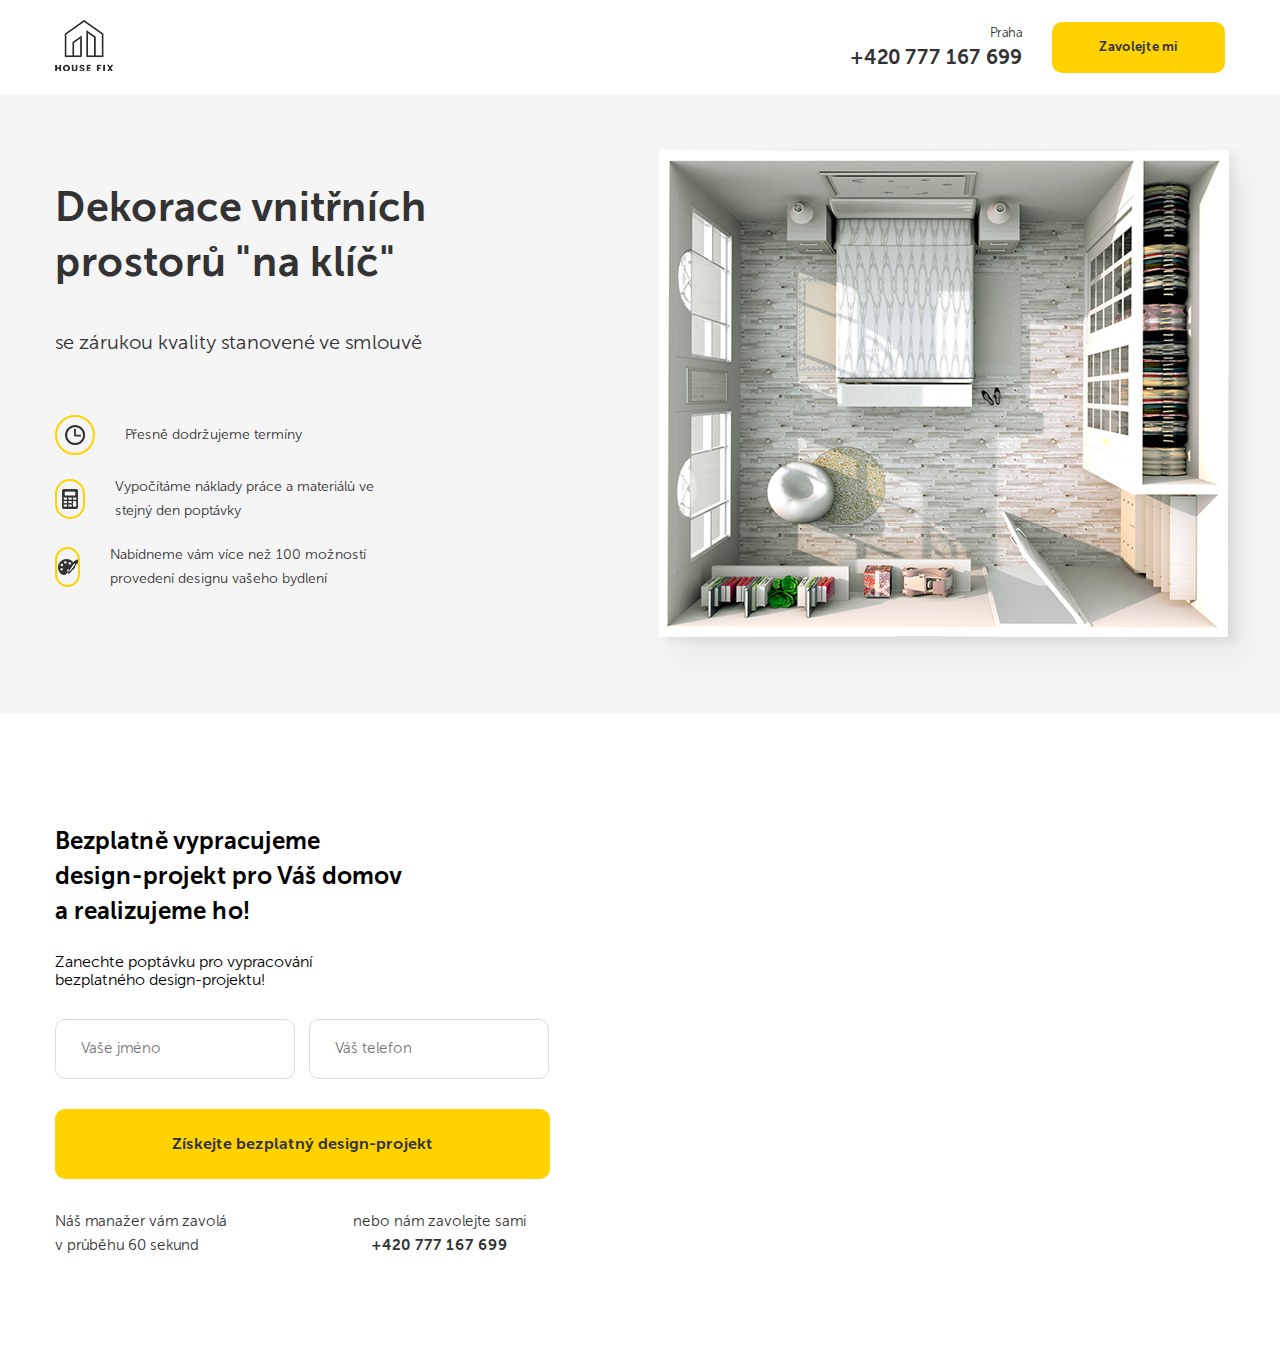
==== src/index.html @ 7729ef78 "uprava mobilni verze" ====
<!DOCTYPE html>
<html lang="cz">
<head>
    <meta charset="UTF-8">
    <meta http-equiv="X-UA-Compatible" content="IE=edge">
    <meta name="viewport" content="width=device-width, initial-scale=1.0">
    <title>House Fix</title>
    <link rel="stylesheet" href="css/normalize.css">
    <link rel="stylesheet" href="css/style.css">
</head>
<body>
    
    <header class="header">
        <div class="conteiner">
            <div class="header-block">
                <div class="header__logo">
                    <img src="img/logo.png" alt="logo">
                </div>
                <div class="header__info">
                    <div class="header__contacts">
                        <span class="header__adress">Praha</span>
                        <a href="tel:+420777167699" class="header__phone">+420 777 167 699</a>
                    </div>
                    <button class="button header__button" id="button">Zavolejte mi</button>
                </div>
            </div>
        </div>
    </header>

    <main>
        <div class="section main">
            <div class="conteiner">
                <div class="main-block">
                    <div class="main-text">
                        <h1 class="main-text__title">Dekorace vnitřních
                            prostorů "na klíč"
                            </h1>
                        <span class="main-text__subtitle">
                            se zárukou kvality stanovené ve smlouvě
                        </span>
                        <ul class="main-list">
                            <li class="main-list__item">
                                <div class="main-list__image">
                                    <img src="img/clock.png" alt="Hodiny">
                                </div>
                                <span class="main-list__text">Přesně dodržujeme termíny</span>
                            </li>
                            <li class="main-list__item">
                                <div class="main-list__image">
                                    <img src="img/calculator.png" alt="Kalkulačka">
                                </div>
                                <span class="main-list__text">Vypočítáme náklady práce a materiálů ve stejný den poptávky</span>
                            </li>
                            <li class="main-list__item">
                                <div class="main-list__image">
                                    <img src="img/paint.png" alt="Paleta">
                                </div>
                                <span class="main-list__text">Nabídneme vám více než 100 možností provedení designu vašeho bydlení</span>
                            </li>
                        </ul>
                    </div>
                    <div class="main-image">
                        <img src="img/main-image.png" alt="Rozpoložení bytu">
                    </div>
                </div>
            </div>
        </div>
    </main>

    <section class="offer">
        <div class="conteiner">
            <div class="offer-block">
                <h2 class="offer-title">Bezplatně vypracujeme 
                    design-projekt pro Váš domov
                    a realizujeme ho!
                    </h2>
                <span class="offer-subtitle">Zanechte poptávku pro vypracování bezplatného design-projektu!
                    </span>

                <form action="#" class="form offer__form">
                    <input type="text" class="input offer__input" placeholder="Vaše jméno">
                    <input type="tel" class="input offer__input" placeholder="Váš telefon">  
                    <button class="button offer__button">Získejte bezplatný design-projekt
                    </button> 
                </form>

                <div class="offer-text">
                    <div class="offer-text-info">
                        <span class="offer-text__text">Náš manažer vám zavolá v průběhu 60 sekund</span>
                        <div class="offer-text-info__contakts">
                            <span class="offer-text__call">nebo nám zavolejte sami</span>
                            <a href="tel:+420777167699" class="offer-text__phone">+420 777 167 699</a>
                        </div>
                    </div>
                </div>
            </div>
        </div>
    </section>

    <div class="modal" id="modal">
        <div class="modal-dialog">
            <button class="modal-dialog__close" id="close">&times;</button>
            <h4 class="modal-dialog__title">Modální okno</h4>
        </div>
    </div>


    <script src="js/main.js"></script>

</body>
</html>
---- src/css/style.css ----
@font-face {
  font-family: "Museo Sans Light";
  src: url("../fonts/MuseoSansCyrl-300.eot");
  src: url("../fonts/MuseoSansCyrl-300.eot?#iefix") format("embedded-opentype"), url("../fonts/MuseoSansCyrl-300.woff") format("woff"), url("../fonts/MuseoSansCyrl-300.ttf") format("truetype");
  font-weight: normal;
  font-style: normal;
}
@font-face {
  font-family: "Museo Sans Bold";
  src: url("../fonts/MuseoSansCyrl-700.eot");
  src: url("../fonts/MuseoSansCyrl-700.eot?#iefix") format("embedded-opentype"), url("../fonts/MuseoSansCyrl-700.woff") format("woff"), url("../fonts/MuseoSansCyrl-700.ttf") format("truetype");
  font-weight: normal;
  font-style: normal;
}
* {
  box-sizing: border-box;
}

body {
  font-family: "Museo Sans Light", sans-serif;
  font-weight: 300;
}

img {
  max-width: 100%;
}

.conteiner {
  max-width: 1170px;
  width: 96%;
  margin: auto;
}
@media (max-width: 640px) {
  .conteiner {
    width: 90%;
  }
}

.button {
  background-color: #ffd200;
  color: #333;
  border: none;
  padding: 18px 47px;
  border-radius: 10px;
  font-family: "Museo Sans Bold", sans-serif;
  font-weight: 700;
  cursor: pointer;
}
.button:hover {
  background-color: lighten #ffd200, 10%;
}

.input {
  border: 1px solid #dddddd;
  font-size: 15px;
  border-radius: 10px;
  padding: 20px 25px;
}

.header {
  padding: 20px 0;
}
.header-block {
  display: flex;
  justify-content: space-between;
  align-items: center;
}
.header__info {
  display: flex;
  text-align: right;
}
.header__contacts {
  display: flex;
  flex-direction: column;
  justify-content: center;
}
@media (max-width: 640px) {
  .header__contacts {
    display: none;
  }
}
.header__adress {
  color: #333;
  font-size: 13px;
  font-weight: 400;
}
.header__phone {
  font-family: "Museo Sans Bold", sans-serif;
  font-weight: 700;
  font-size: 20px;
  font-weight: 400;
  color: #333;
  text-decoration: none;
  display: block;
  margin-top: 5px;
}
.header__button {
  padding: 18px 47px;
  border-radius: 10px;
  margin-left: 30px;
  font-size: 13px;
}

.main {
  background-color: #f5f5f5;
}
.main-block {
  display: flex;
  padding: 40px 0 15px 0;
}
@media (max-width: 1200px) {
  .main-block {
    flex-direction: column;
  }
}
.main-text {
  flex-basis: 50%;
}
@media (max-width: 1200px) {
  .main-text {
    margin-bottom: 30px;
  }
}
.main-text__title {
  font-family: "Museo Sans Bold", sans-serif;
  font-weight: 700;
  font-size: 41px;
  color: #333;
  padding-right: 200px;
  line-height: 55px;
  margin: 45px 0 20px 0;
}
@media (max-width: 1200px) {
  .main-text__title {
    padding-right: 10px;
  }
}
@media (max-width: 640px) {
  .main-text__title {
    font-size: 30px;
    line-height: 1.4;
  }
}
.main-text__subtitle {
  font-size: 20px;
  line-height: 65px;
  color: #333;
}
@media (max-width: 640px) {
  .main-text__subtitle {
    font-size: 16px;
    line-height: 1.4;
  }
}
.main-image {
  margin-right: -55px;
}
@media (max-width: 1200px) {
  .main-image {
    width: 100%;
  }
}
.main-list {
  margin: 40px 0 0 0;
  padding: 0 250px 0 0;
}
@media (max-width: 640px) {
  .main-list {
    margin: 30px 0 0 0;
  }
}
.main-list__item {
  align-items: center;
  display: flex;
  margin-bottom: 20px;
}
@media (max-width: 640px) {
  .main-list__item {
    margin-bottom: 15px;
  }
}
.main-list__item:last-child {
  margin-bottom: 0;
}
.main-list__image {
  width: 40px;
  height: 40px;
  border: 2px solid #ffd200;
  border-radius: 50px;
  display: flex;
  justify-content: center;
  align-items: center;
  margin-right: 30px;
}
.main-list__text {
  line-height: 24px;
  font-size: 14px;
  color: #333;
  max-width: 300px;
}
@media (max-width: 640px) {
  .main-list__text {
    font-size: 12px;
    max-width: 250px;
  }
}

.offer {
  padding: 90px 0;
  background-image: url("../img/offer-big.jpg") no-repeat;
  background-position: center right;
  background-size: contain;
  position: relative;
}
@media (max-width: 1200px) {
  .offer {
    background-size: cover;
  }
}
@media (max-width: 768px) {
  .offer {
    background: #fff;
  }
}
.offer:before {
  content: "";
  height: 100%;
  width: 50%;
  position: absolute;
  background-color: #fff;
  top: 0;
  left: 0;
}
.offer-block {
  width: 50%;
  padding-right: 90px;
  position: relative;
}
@media (max-width: 768px) {
  .offer-block {
    width: 100%;
    padding-right: 0;
  }
}
.offer-title {
  font-size: 24px;
  line-height: 35px;
  font-family: "Museo Sans Bold", sans-serif;
  font-weight: 700;
  max-width: 350px;
  margin-bottom: 25px;
}
.offer-subtitle {
  display: inline-block;
  max-width: 260px;
  font-size: 16px;
  margin-bottom: 30px;
}
.offer__input {
  margin-bottom: 30px;
  width: 240px;
}
.offer__input:first-child {
  margin-right: 10px;
}
@media (max-width: 1200px) {
  .offer__input {
    width: 100%;
    margin-bottom: 15px;
  }
}
.offer__button {
  width: 100%;
  min-height: 70px;
}
@media (max-width: 1200px) {
  .offer__button {
    font-size: 13px;
  }
}
@media (max-width: 768px) {
  .offer__button {
    font-size: 16px;
  }
}
.offer-text {
  display: flex;
  justify-content: space-between;
  align-items: center;
}
.offer-text-info {
  display: flex;
  text-align: right;
  margin-top: 30px;
}
@media (max-width: 1230px) {
  .offer-text-info {
    flex-direction: column;
  }
}
.offer-text-info__contakts {
  display: flex;
  flex-direction: column;
  align-items: center;
}
.offer-text__text {
  font-size: 15px;
  font-weight: 400;
  line-height: 24px;
  color: #333;
  text-align: left;
  max-width: 178px;
  margin-right: 120px;
}
@media (max-width: 1230px) {
  .offer-text__text {
    margin-right: 0;
    padding-bottom: 20px;
  }
}
.offer-text__call {
  font-size: 15px;
  font-weight: 400;
  line-height: 24px;
  color: #333;
}
.offer-text__phone {
  font-size: 15px;
  font-weight: 400;
  line-height: 24px;
  text-decoration: none;
  color: #333;
  font-family: "Museo Sans Bold", sans-serif;
  font-weight: 700;
}

.modal {
  position: fixed;
  left: 0;
  top: 0;
  width: 100%;
  height: 100%;
  background-color: rgba(0, 0, 0, 0.5);
  display: none;
}
.modal_active {
  display: flex;
}
.modal-dialog {
  margin: auto;
  max-width: 450px;
  width: 90%;
  min-height: 200px;
  background-color: #fff;
  padding: 40px;
  position: relative;
}
.modal-dialog__close {
  position: absolut;
  right: 0;
  top: 0;
}/*# sourceMappingURL=style.css.map */
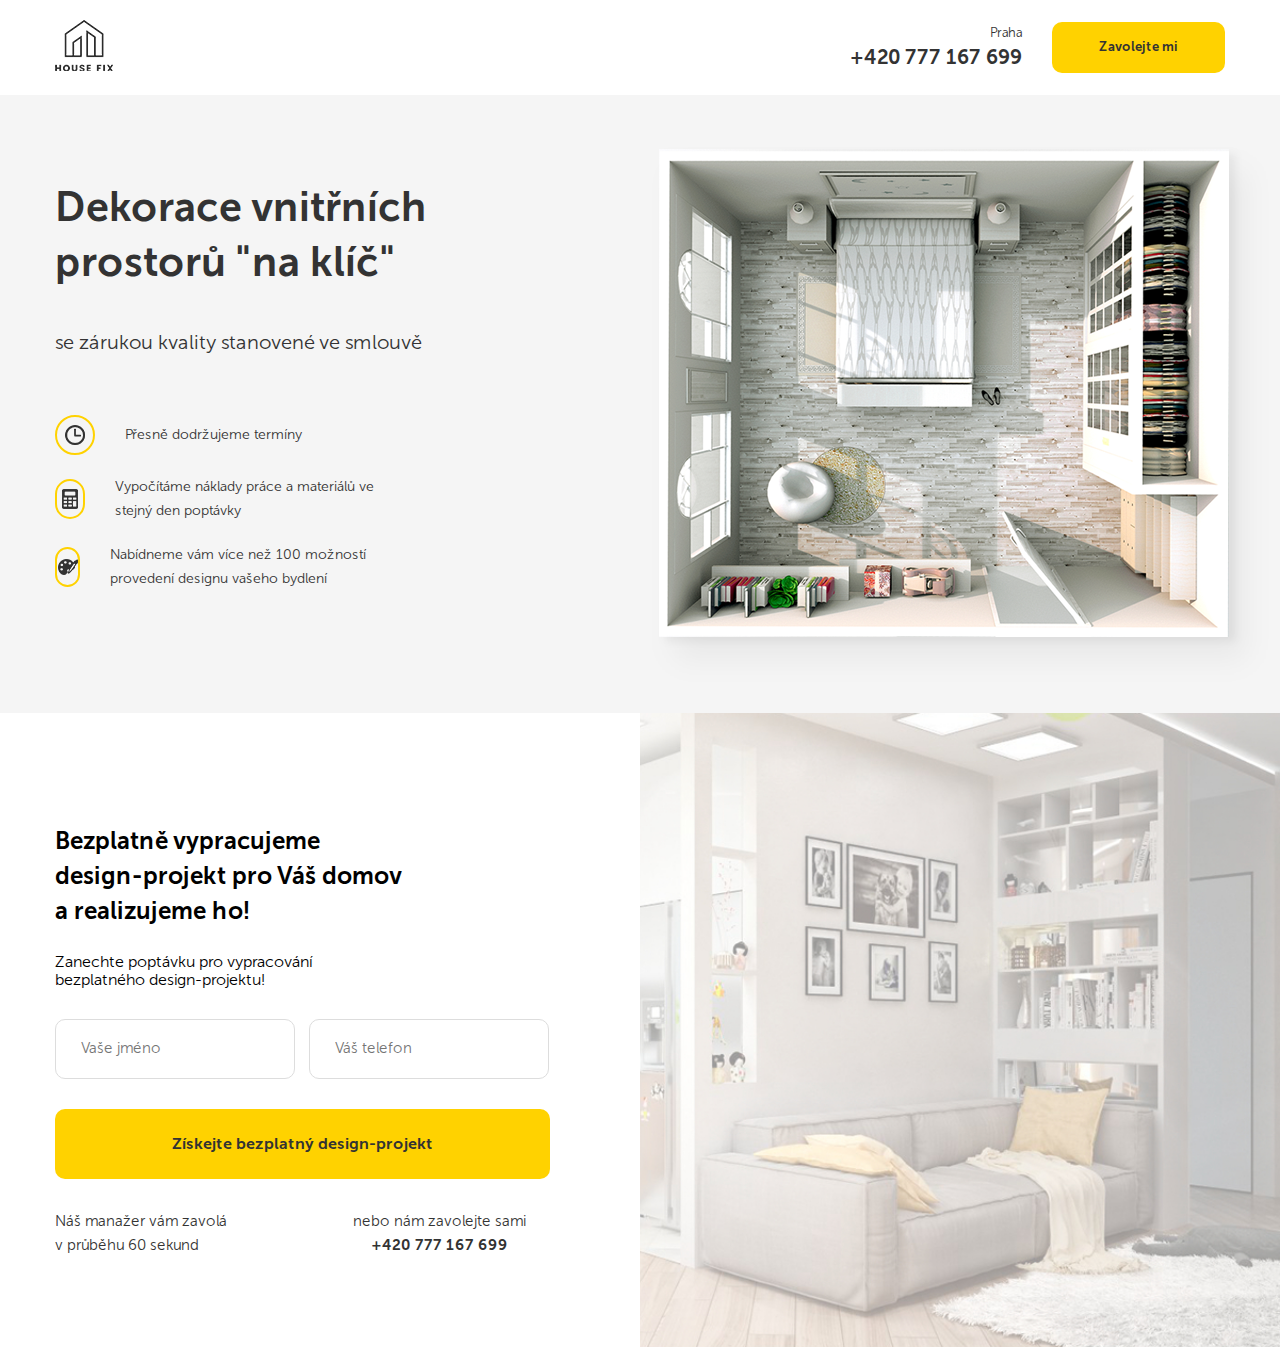
==== commit 25553609: "oprava chyby, napojeni jQuerz a prepsani modealniho okna" ====
--- a/src/index.html
+++ b/src/index.html
@@ -104,7 +104,7 @@
         </div>
     </div>
 
-
+    <script src="https://code.jquery.com/jquery-3.6.1.min.js"></script>
     <script src="js/main.js"></script>
 
 </body>
--- a/src/css/style.css
+++ b/src/css/style.css
@@ -207,7 +207,8 @@
 
 .offer {
   padding: 90px 0;
-  background-image: url("../img/offer-big.jpg") no-repeat;
+  background-image: url("../img/offer-big.jpg");
+  background-repeat: no-repeat;
   background-position: center right;
   background-size: contain;
   position: relative;
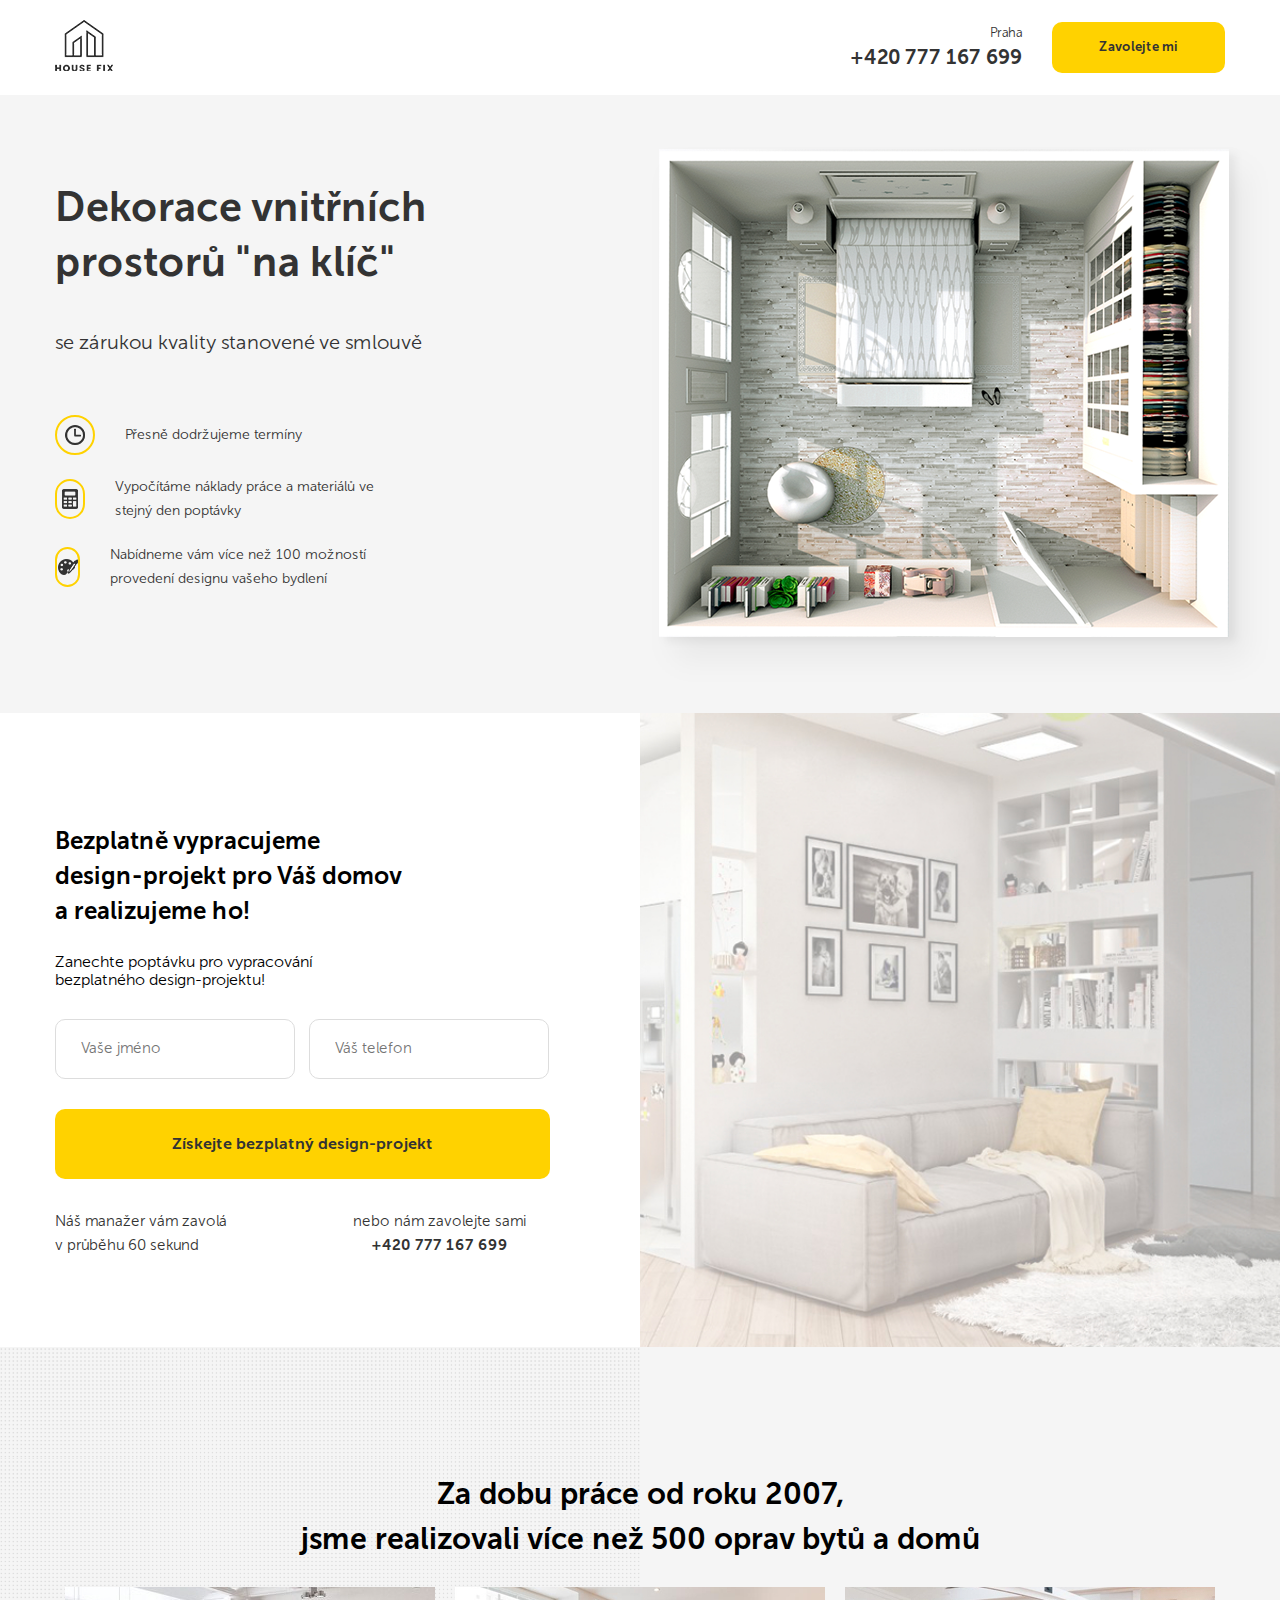
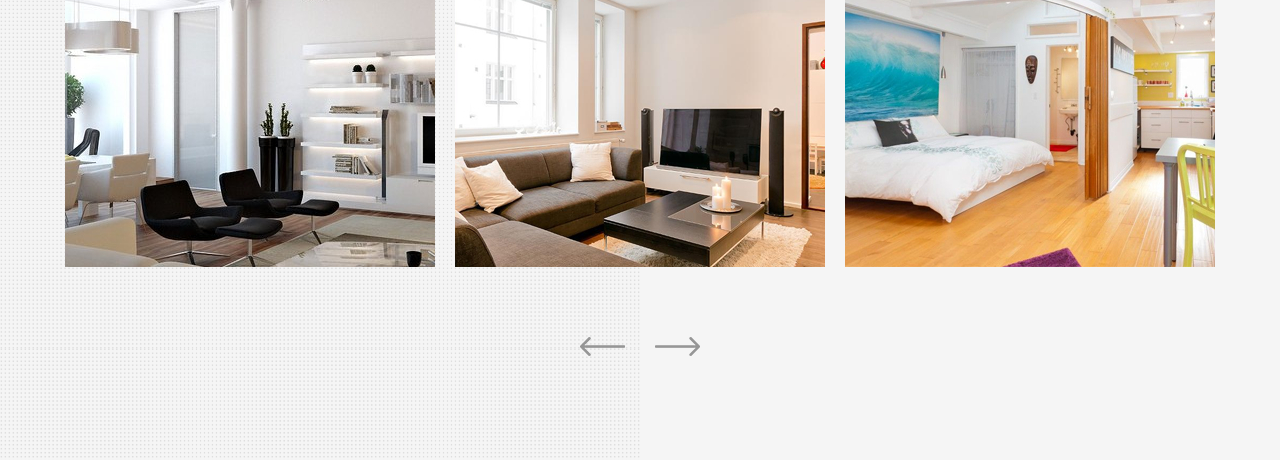
==== commit 1a0dd317: "Slidery a mobilni verze" ====
--- a/src/index.html
+++ b/src/index.html
@@ -6,6 +6,7 @@
     <meta name="viewport" content="width=device-width, initial-scale=1.0">
     <title>House Fix</title>
     <link rel="stylesheet" href="css/normalize.css">
+    <link rel="stylesheet" href="css/slick.css">
     <link rel="stylesheet" href="css/style.css">
 </head>
 <body>
@@ -97,6 +98,32 @@
         </div>
     </section>
 
+    <section class="portfolio">
+        <div class="conteiner">
+            <h2 class="section-title" class="portfolio__title">Za dobu práce od roku 2007, <br> jsme realizovali více než 500 oprav bytů a domů</h2>
+
+            <div class="slider">
+                <div class="slider__item"><img class="slider__image" src="img/portfolio1.jpg" alt="Obrazek 1"></div>
+                <div class="slider__item"><img class="slider__image" src="img/portfolio2.jpg" alt="Obrazek 2"></div>
+                <div class="slider__item"><img class="slider__image" src="img/portfolio3.jpg" alt="Obrazek 3"></div>
+                <div class="slider__item"><img class="slider__image" src="img/portfolio1.jpg" alt="Obrazek 1"></div>
+                <div class="slider__item"><img class="slider__image" src="img/portfolio2.jpg" alt="Obrazek 2"></div>
+                <div class="slider__item"><img class="slider__image" src="img/portfolio3.jpg" alt="Obrazek 3"></div>
+            </div>
+
+            <div class="arrows portfolio__arrows">
+                <div class="arrows__left">
+                    <img src="img/arrow-left.png" alt="3ipka">
+                </div>
+                <div class="arrows__right">
+                    <img src="img/arrow-right.png" alt="">
+                </div>
+            </div>
+        </div>
+    </section>
+
+
+
     <div class="modal" id="modal">
         <div class="modal-dialog">
             <button class="modal-dialog__close" id="close">&times;</button>
@@ -105,6 +132,7 @@
     </div>
 
     <script src="https://code.jquery.com/jquery-3.6.1.min.js"></script>
+    <script src="js/slick.min.js"></script>
     <script src="js/main.js"></script>
 
 </body>
--- a/src/css/style.css
+++ b/src/css/style.css
@@ -55,6 +55,14 @@
   font-size: 15px;
   border-radius: 10px;
   padding: 20px 25px;
+}
+
+.section-title {
+  font-size: 30px;
+  font-family: "Museo Sans Bold", sans-serif;
+  font-weight: 700;
+  line-height: 45px;
+  text-align: center;
 }
 
 .header {
@@ -335,6 +343,31 @@
   font-weight: 700;
 }
 
+.portfolio {
+  padding: 100px 0;
+  background: #f5f5f5 url("../img/portfolio-bg.png") left repeat-y;
+  background-size: 50%;
+}
+.portfolio__title {
+  margin-bottom: 100px;
+  color: #333;
+}
+.portfolio__arrows {
+  max-width: 120px;
+  display: flex;
+  justify-content: space-between;
+  margin: auto;
+  margin-top: 70px;
+}
+
+.arrows__left, .arrows__right {
+  cursor: pointer;
+}
+
+.slider__image {
+  margin: auto;
+}
+
 .modal {
   position: fixed;
   left: 0;
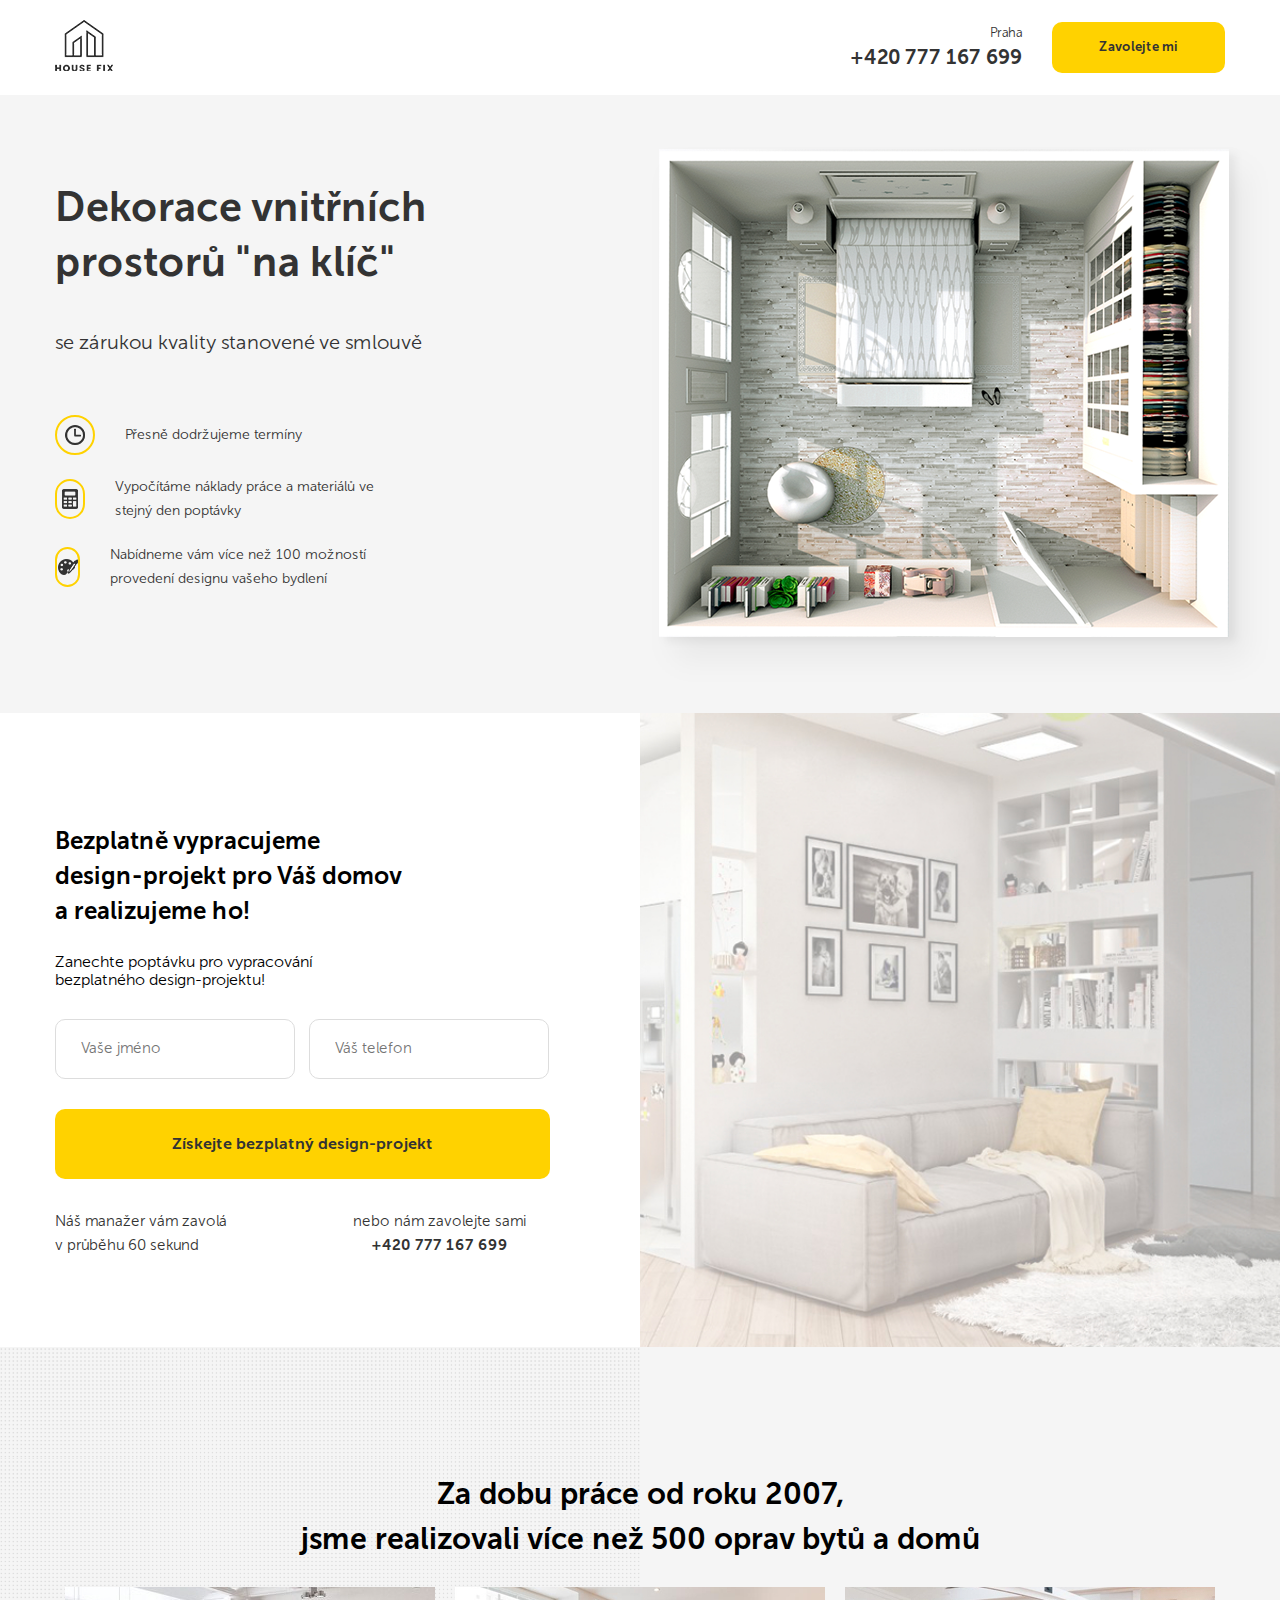
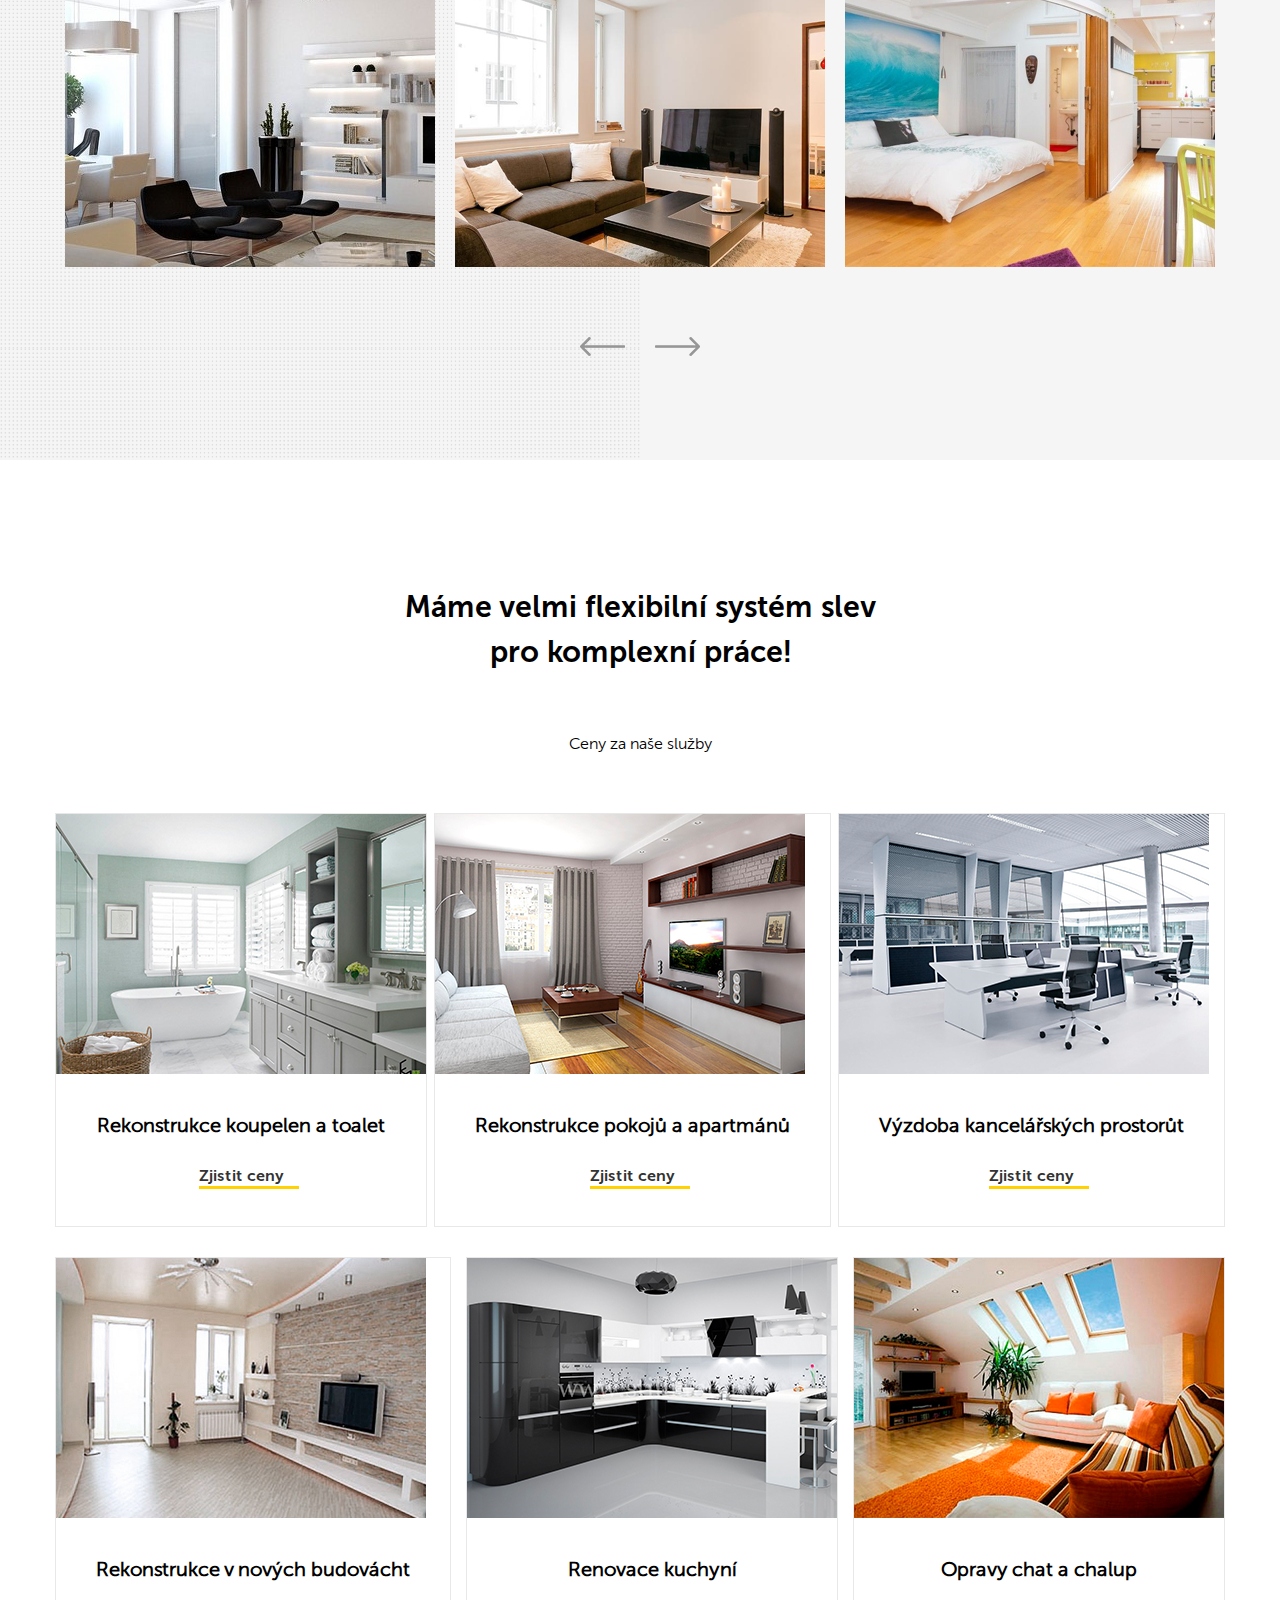
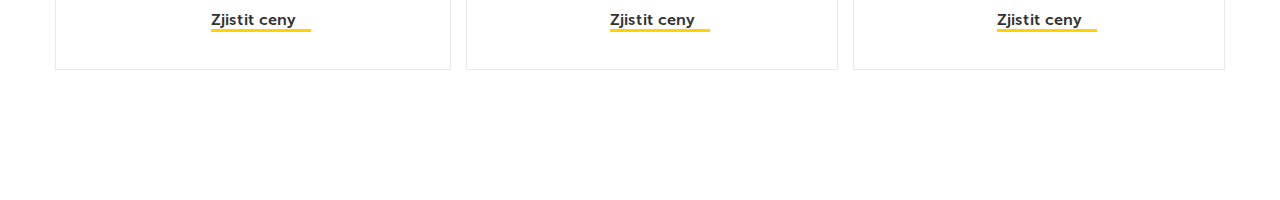
==== commit 9e430f1a: "Sekce price a responzivita" ====
--- a/src/index.html
+++ b/src/index.html
@@ -123,6 +123,77 @@
     </section>
 
 
+    <section class="price">
+        <div class="conteiner">
+            <h2 class="section-title price__title">Máme velmi flexibilní systém slev <br> pro komplexní práce!
+                </h2>
+            <span class="section-subtitle price__subtitle">Ceny za naše služby</span>
+
+        <div class="cards">
+            <div class="card price__card">
+                <div class="card__image">
+                    <img src="img/price1.jpg" alt="Koupelna">
+                </div>
+                <div class="card__text">
+                    <h4 class="card__title">Rekonstrukce koupelen a toalet</h4>
+                    <a href="#" class="card__link">Zjistit ceny</a>
+                </div>
+            </div>
+
+            <div class="card price__card">
+                <div class="card__image">
+                    <img src="img/price2.jpg" alt="Obyvaci pokoj">
+                </div>
+                <div class="card__text">
+                    <h4 class="card__title">Rekonstrukce pokojů a apartmánů</h4>
+                    <a href="#" class="card__link">Zjistit ceny</a>
+                </div>
+            </div>
+
+            <div class="card price__card">
+                <div class="card__image">
+                    <img src="img/price3.jpg" alt="Kancelář">
+                </div>
+                <div class="card__text">
+                    <h4 class="card__title">Výzdoba kancelářských prostorůt</h4>
+                    <a href="#" class="card__link">Zjistit ceny</a>
+                </div>
+            </div>
+
+            <div class="card price__card">
+                <div class="card__image">
+                    <img src="img/price4.jpg" alt="Nové budovy">
+                </div>
+                <div class="card__text">
+                    <h4 class="card__title">Rekonstrukce v nových budovácht</h4>
+                    <a href="#" class="card__link">Zjistit ceny</a>
+                </div>
+            </div>
+
+            <div class="card price__card">
+                <div class="card__image">
+                    <img src="img/price5.jpg" alt="Kuchyně">
+                </div>
+                <div class="card__text">
+                    <h4 class="card__title">Renovace kuchyní</h4>
+                    <a href="#" class="card__link">Zjistit ceny</a>
+                </div>
+            </div>
+
+            <div class="card price__card">
+                <div class="card__image">
+                    <img src="img/price6.jpg" alt="Chaty a chalupy">
+                </div>
+                <div class="card__text">
+                    <h4 class="card__title">Opravy chat a chalup</h4>
+                    <a href="#" class="card__link">Zjistit ceny</a>
+                </div>
+            </div>
+
+        </div>
+
+        </div>
+    </section>
 
     <div class="modal" id="modal">
         <div class="modal-dialog">
--- a/src/css/style.css
+++ b/src/css/style.css
@@ -63,6 +63,12 @@
   font-weight: 700;
   line-height: 45px;
   text-align: center;
+}
+
+.section-subtitle {
+  color: #000;
+  text-align: center;
+  display: block;
 }
 
 .header {
@@ -368,6 +374,108 @@
   margin: auto;
 }
 
+.price {
+  padding: 100px 0;
+}
+.price__title {
+  margin-bottom: 60px;
+}
+.price__subtitle {
+  margin-bottom: 60px;
+}
+.price__card {
+  margin-bottom: 30px;
+}
+
+.cards {
+  display: flex;
+  flex-wrap: wrap;
+  justify-content: space-between;
+}
+@media (max-width: 1180px) {
+  .cards {
+    flex-direction: column;
+    align-items: center;
+  }
+}
+
+.card {
+  text-align: center;
+  border: 1px solid #e8e8e8;
+}
+.card:hover {
+  box-shadow: 0 20px 25px rgba(0, 0, 0, 0.1);
+  transition: 0.2s;
+}
+.card:hover .card__image::before {
+  opacity: 1;
+}
+.card__text {
+  padding: 40px;
+}
+@media (max-width: 1180px) {
+  .card__text {
+    padding: 30px;
+  }
+}
+.card__image {
+  position: relative;
+}
+.card__image::before {
+  content: "";
+  position: absolute;
+  left: 0;
+  top: 0;
+  width: 100%;
+  height: 100%;
+  background-image: linear-gradient(to top, #ffd200 0%, rgba(255, 255, 255, 0) 100%);
+  opacity: 0;
+  transition: 0.2s;
+}
+.card__image img {
+  display: block;
+}
+.card__title {
+  margin-top: 0;
+  font-size: 20px;
+  color: #000;
+  margin-bottom: 30px;
+}
+@media (max-width: 1180px) {
+  .card__title {
+    font-size: 14px;
+    margin-bottom: 15px;
+  }
+}
+.card__link {
+  display: inline-block;
+  font-family: "Museo Sans Bold", sans-serif;
+  font-weight: 700;
+  text-decoration: none;
+  color: #333;
+  position: relative;
+}
+@media (max-width: 1180px) {
+  .card__link {
+    font-size: 16px;
+  }
+}
+.card__link:hover::after {
+  height: 13px;
+}
+.card__link::after {
+  content: "";
+  width: 100px;
+  height: 3px;
+  background-color: #ffd200;
+  display: block;
+  position: absolute;
+  buttom: -4px;
+  left: 0;
+  z-index: -1;
+  transition: 0.2s;
+}
+
 .modal {
   position: fixed;
   left: 0;
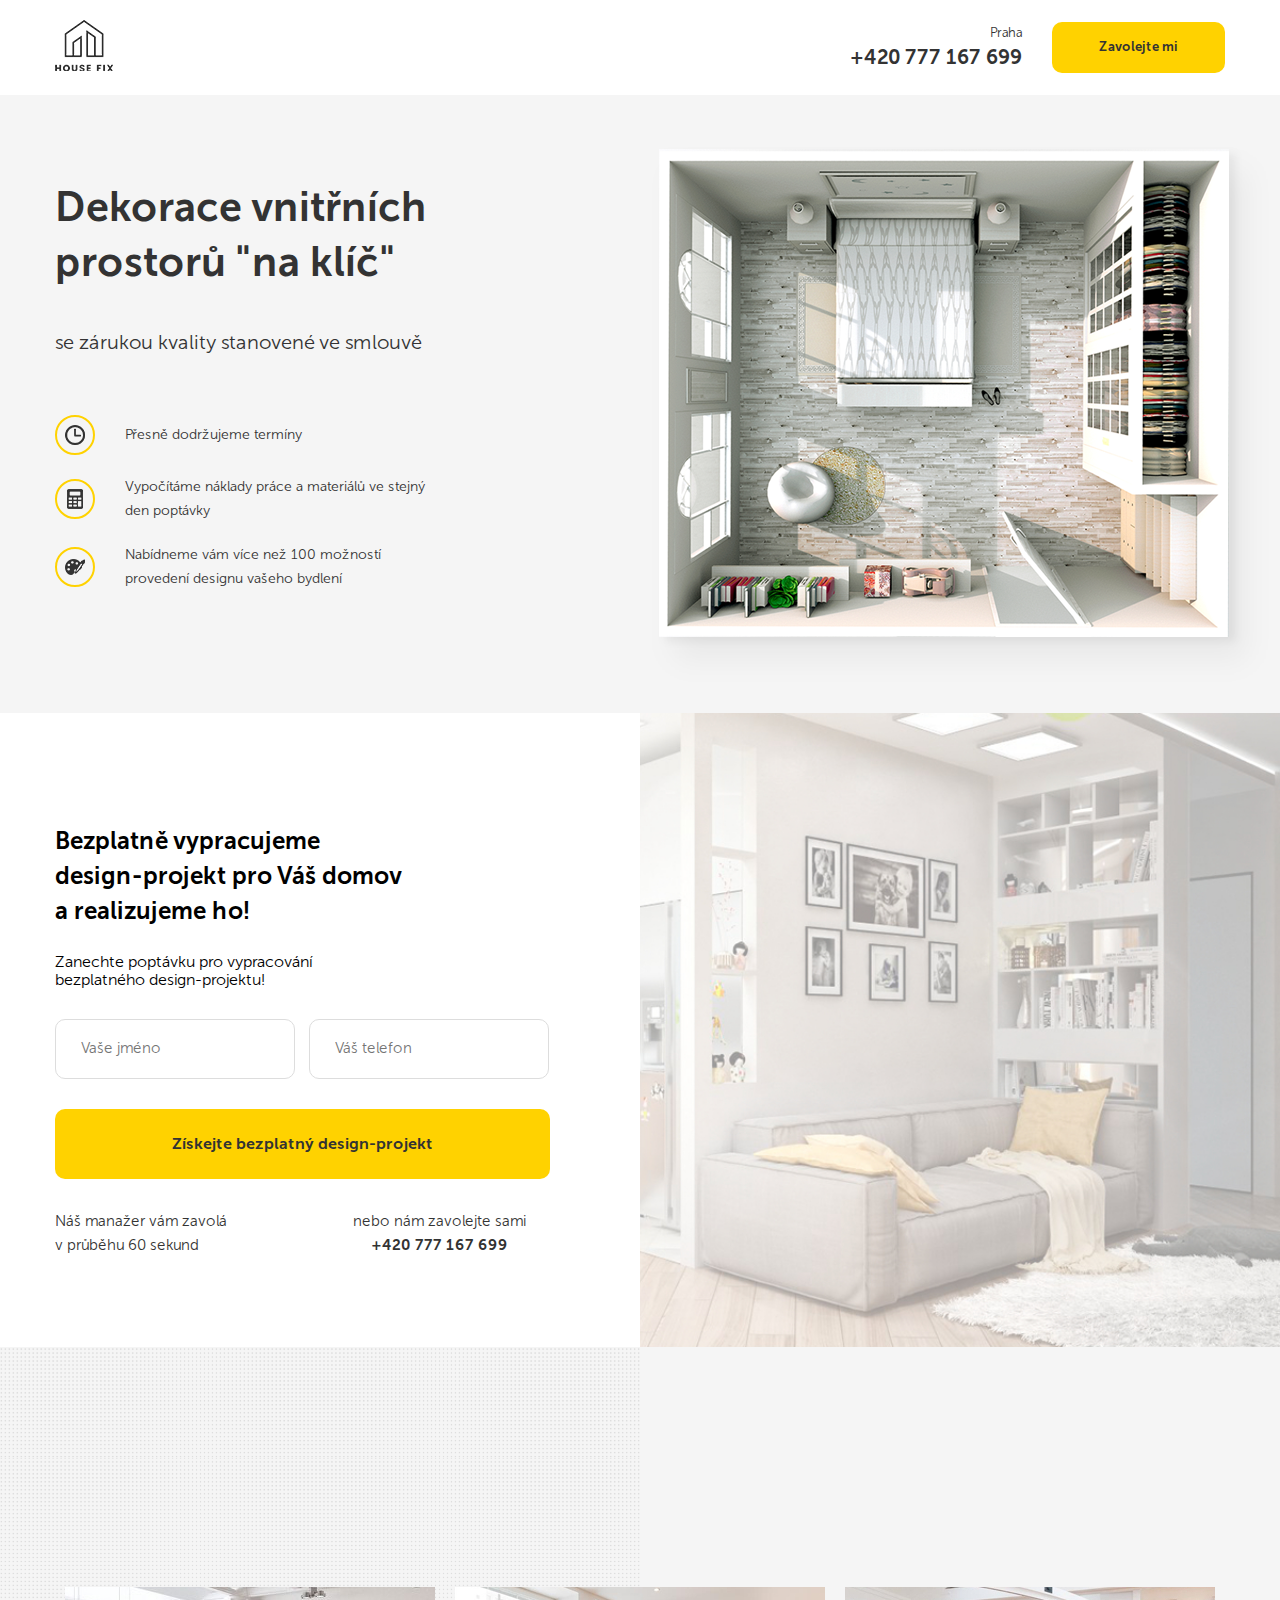
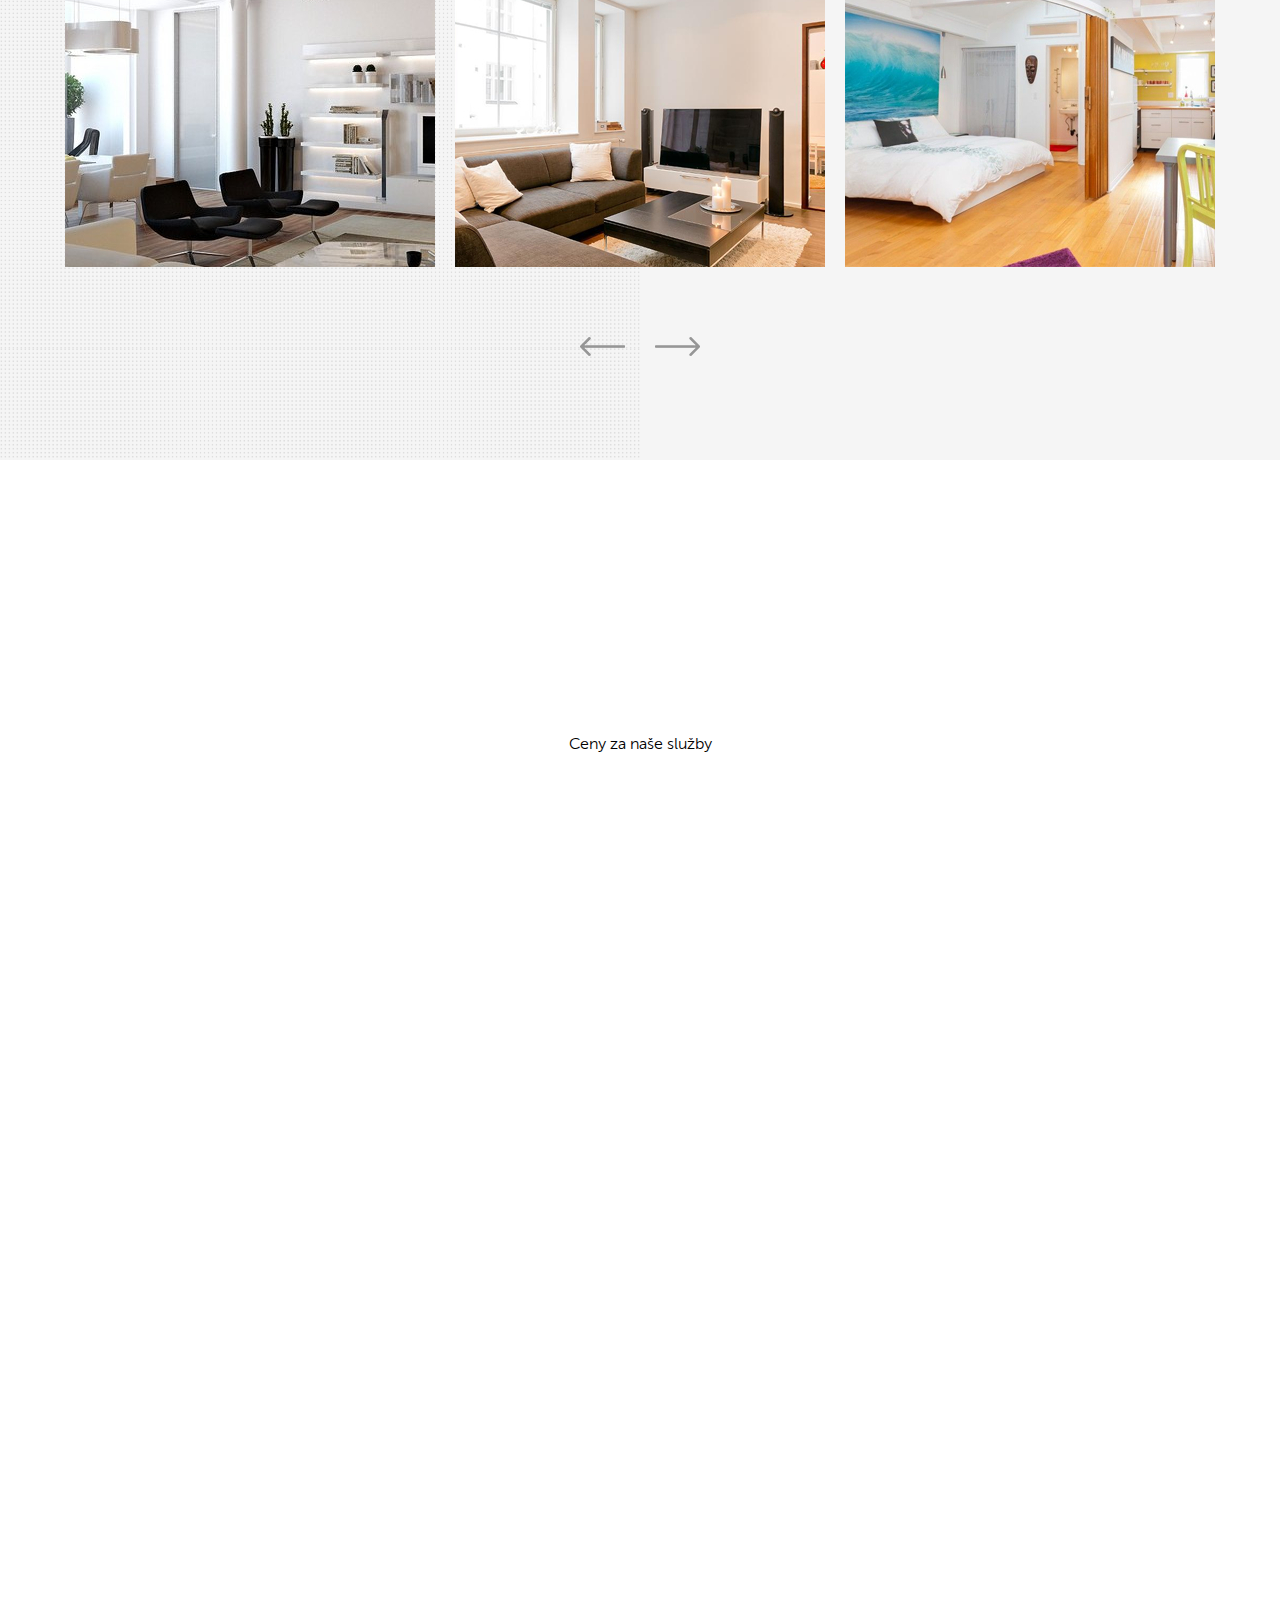
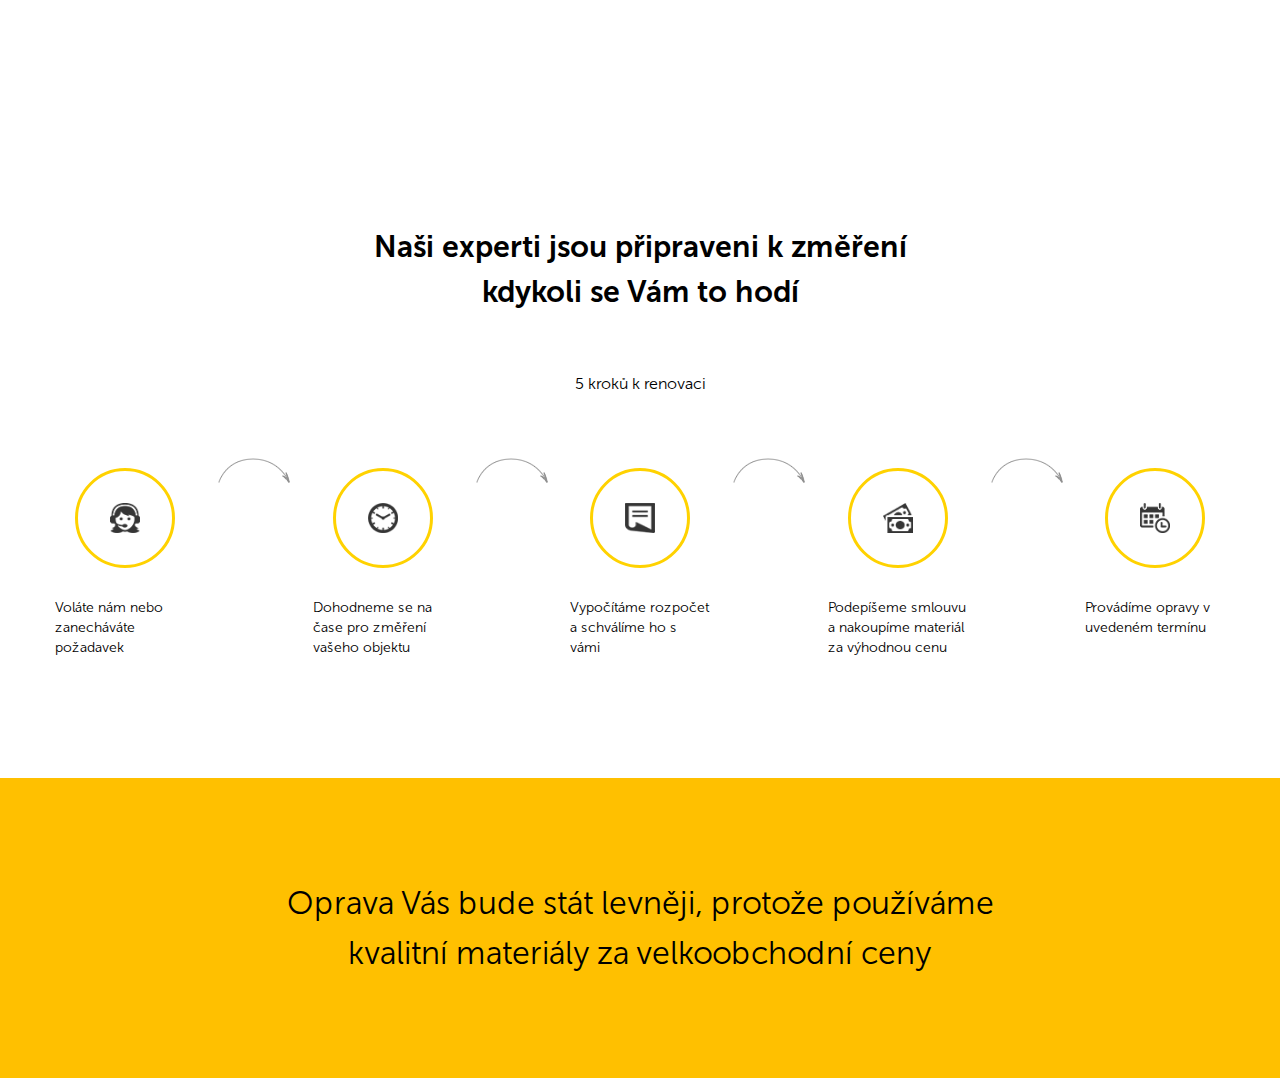
==== commit 793712a4: "Kodovani sekce s kroky, responzivita webu" ====
--- a/src/index.html
+++ b/src/index.html
@@ -7,6 +7,7 @@
     <title>House Fix</title>
     <link rel="stylesheet" href="css/normalize.css">
     <link rel="stylesheet" href="css/slick.css">
+    <link rel="stylesheet" href="css/animate.min.css">
     <link rel="stylesheet" href="css/style.css">
 </head>
 <body>
@@ -22,7 +23,7 @@
                         <span class="header__adress">Praha</span>
                         <a href="tel:+420777167699" class="header__phone">+420 777 167 699</a>
                     </div>
-                    <button class="button header__button" id="button">Zavolejte mi</button>
+                    <button class="button header__button animate__animated animate__swing">Zavolejte mi</button>
                 </div>
             </div>
         </div>
@@ -60,7 +61,7 @@
                             </li>
                         </ul>
                     </div>
-                    <div class="main-image">
+                    <div class="main-image animate__animated animate__backInRight">
                         <img src="img/main-image.png" alt="Rozpoložení bytu">
                     </div>
                 </div>
@@ -70,7 +71,7 @@
 
     <section class="offer">
         <div class="conteiner">
-            <div class="offer-block">
+            <div class="offer-block wow animate__animated animate__backInLeft">
                 <h2 class="offer-title">Bezplatně vypracujeme 
                     design-projekt pro Váš domov
                     a realizujeme ho!
@@ -100,7 +101,7 @@
 
     <section class="portfolio">
         <div class="conteiner">
-            <h2 class="section-title" class="portfolio__title">Za dobu práce od roku 2007, <br> jsme realizovali více než 500 oprav bytů a domů</h2>
+            <h2 class="section-title wow animate__animated animate__heartBeat" class="portfolio__title">Za dobu práce od roku 2007, <br> jsme realizovali více než 500 oprav bytů a domů</h2>
 
             <div class="slider">
                 <div class="slider__item"><img class="slider__image" src="img/portfolio1.jpg" alt="Obrazek 1"></div>
@@ -125,12 +126,12 @@
 
     <section class="price">
         <div class="conteiner">
-            <h2 class="section-title price__title">Máme velmi flexibilní systém slev <br> pro komplexní práce!
+            <h2 class="section-title price__title wow animate__animated animate__heartBeat">Máme velmi flexibilní systém slev <br> pro komplexní práce!
                 </h2>
             <span class="section-subtitle price__subtitle">Ceny za naše služby</span>
 
         <div class="cards">
-            <div class="card price__card">
+            <div class="card price__card wow animate__animated animate__fadeInUp" data-wow-delay=".1s">
                 <div class="card__image">
                     <img src="img/price1.jpg" alt="Koupelna">
                 </div>
@@ -140,7 +141,7 @@
                 </div>
             </div>
 
-            <div class="card price__card">
+            <div class="card price__card wow animate__animated animate__fadeInUp" data-wow-delay=".2s">
                 <div class="card__image">
                     <img src="img/price2.jpg" alt="Obyvaci pokoj">
                 </div>
@@ -150,7 +151,7 @@
                 </div>
             </div>
 
-            <div class="card price__card">
+            <div class="card price__card wow animate__animated animate__fadeInUp" data-wow-delay=".3s">
                 <div class="card__image">
                     <img src="img/price3.jpg" alt="Kancelář">
                 </div>
@@ -160,7 +161,7 @@
                 </div>
             </div>
 
-            <div class="card price__card">
+            <div class="card price__card wow animate__animated animate__fadeInUp" data-wow-delay=".4s">
                 <div class="card__image">
                     <img src="img/price4.jpg" alt="Nové budovy">
                 </div>
@@ -170,7 +171,7 @@
                 </div>
             </div>
 
-            <div class="card price__card">
+            <div class="card price__card wow animate__animated animate__fadeInUp" data-wow-delay=".5s">
                 <div class="card__image">
                     <img src="img/price5.jpg" alt="Kuchyně">
                 </div>
@@ -180,7 +181,7 @@
                 </div>
             </div>
 
-            <div class="card price__card">
+            <div class="card price__card wow animate__animated animate__fadeInUp" data-wow-delay=".6s">
                 <div class="card__image">
                     <img src="img/price6.jpg" alt="Chaty a chalupy">
                 </div>
@@ -194,6 +195,59 @@
 
         </div>
     </section>
+
+    <section class="steps">
+        <div class="conteiner">
+            <h2 class="section-title steps__title">Naši experti jsou připraveni k změření <br> kdykoli se Vám to hodí</h2>
+            <span class="section-subtitle steps__subtitle">5 kroků k renovaci</span>
+
+            <div class="icons">
+                <div class="icon">
+                    <div class="icon__image">
+                        <img src="img/icon1.png" alt="icona1">
+                    </div>
+                    <span class="icon__text">Voláte nám
+                        nebo zanecháváte požadavek</span>
+                </div>
+
+                <div class="icon">
+                    <div class="icon__image">
+                        <img src="img/icon2.png" alt="icona2">
+                    </div>
+                    <span class="icon__text">Dohodneme se na čase pro změření vašeho objektu</span>
+                </div>
+
+                <div class="icon">
+                    <div class="icon__image">
+                        <img src="img/icon3.png" alt="icona3">
+                    </div>
+                    <span class="icon__text">Vypočítáme rozpočet a schválíme ho s vámi</span>
+                </div>
+
+                <div class="icon">
+                    <div class="icon__image">
+                        <img src="img/icon4.png" alt="icona4">
+                    </div>
+                    <span class="icon__text">Podepíšeme smlouvu a nakoupíme materiál za výhodnou cenu</span>
+                </div>
+
+                <div class="icon">
+                    <div class="icon__image">
+                        <img src="img/icon5.png" alt="icona5">
+                    </div>
+                    <span class="icon__text">Provádíme opravy v uvedeném termínu</span>
+                </div>
+
+            </div>
+        </div>
+    </section>
+
+    <div class="notice">
+        <div class="conteiner">
+            <h2 class="notice__text">Oprava Vás bude stát levněji, protože používáme kvalitní materiály za velkoobchodní ceny</h2>
+            
+        </div>
+    </div>
 
     <div class="modal" id="modal">
         <div class="modal-dialog">
@@ -202,8 +256,10 @@
         </div>
     </div>
 
+
     <script src="https://code.jquery.com/jquery-3.6.1.min.js"></script>
     <script src="js/slick.min.js"></script>
+    <script src="js/wow.min.js"></script>
     <script src="js/main.js"></script>
 
 </body>
--- a/src/css/style.css
+++ b/src/css/style.css
@@ -176,7 +176,7 @@
 }
 .main-list {
   margin: 40px 0 0 0;
-  padding: 0 250px 0 0;
+  padding: 0 0 0 0;
 }
 @media (max-width: 640px) {
   .main-list {
@@ -476,6 +476,117 @@
   transition: 0.2s;
 }
 
+.steps {
+  padding-bottom: 120px;
+}
+@media (max-width: 1080px) {
+  .steps {
+    padding-bottom: 78px;
+  }
+}
+.steps__title {
+  margin-bottom: 60px;
+}
+@media (max-width: 1080px) {
+  .steps__title {
+    margin-bottom: 27px;
+  }
+}
+@media (max-width: 780px) {
+  .steps__title {
+    font-size: 18px;
+  }
+}
+.steps__subtitle {
+  margin-bottom: 75px;
+}
+@media (max-width: 1080px) {
+  .steps__subtitle {
+    margin-bottom: 37px;
+  }
+}
+
+.icons {
+  display: flex;
+  justify-content: space-between;
+}
+@media (max-width: 1080px) {
+  .icons {
+    flex-direction: column;
+    text-align: center;
+  }
+}
+
+.icon {
+  align-items: center;
+  position: relative;
+}
+.icon:last-child::after {
+  display: none;
+}
+.icon::after {
+  content: "";
+  position: absolute;
+  display: block;
+  width: 72px;
+  height: 25px;
+  background-image: url("../img/icon_arrow_right.png");
+  right: -95px;
+  top: -10px;
+}
+@media (max-width: 1080px) {
+  .icon::after {
+    display: none;
+  }
+}
+.icon__image {
+  width: 100px;
+  height: 100px;
+  margin: auto;
+  border: 3px solid #ffd200;
+  background-color: #fff;
+  border-radius: 100px;
+  justify-content: center;
+  align-items: center;
+  display: flex;
+  margin-bottom: 30px;
+}
+.icon__image img {
+  width: 30px;
+  height: 30px;
+  display: inline-block;
+}
+.icon__text {
+  max-width: 140px;
+  display: inline-block;
+  font-size: 14px;
+  line-height: 20px;
+}
+@media (max-width: 1080px) {
+  .icon__text {
+    margin-bottom: 30px;
+  }
+}
+
+.notice {
+  background-color: #ffc000;
+  padding: 100px 0;
+}
+.notice__text {
+  text-align: center;
+  font-size: 32px;
+  max-width: 750px;
+  margin: auto;
+  line-height: 50px;
+  font-weight: 300;
+}
+@media (max-width: 780px) {
+  .notice__text {
+    font-size: 18px;
+    margin: 73px 27px;
+  }
+}
+
 .modal {
   position: fixed;
   left: 0;
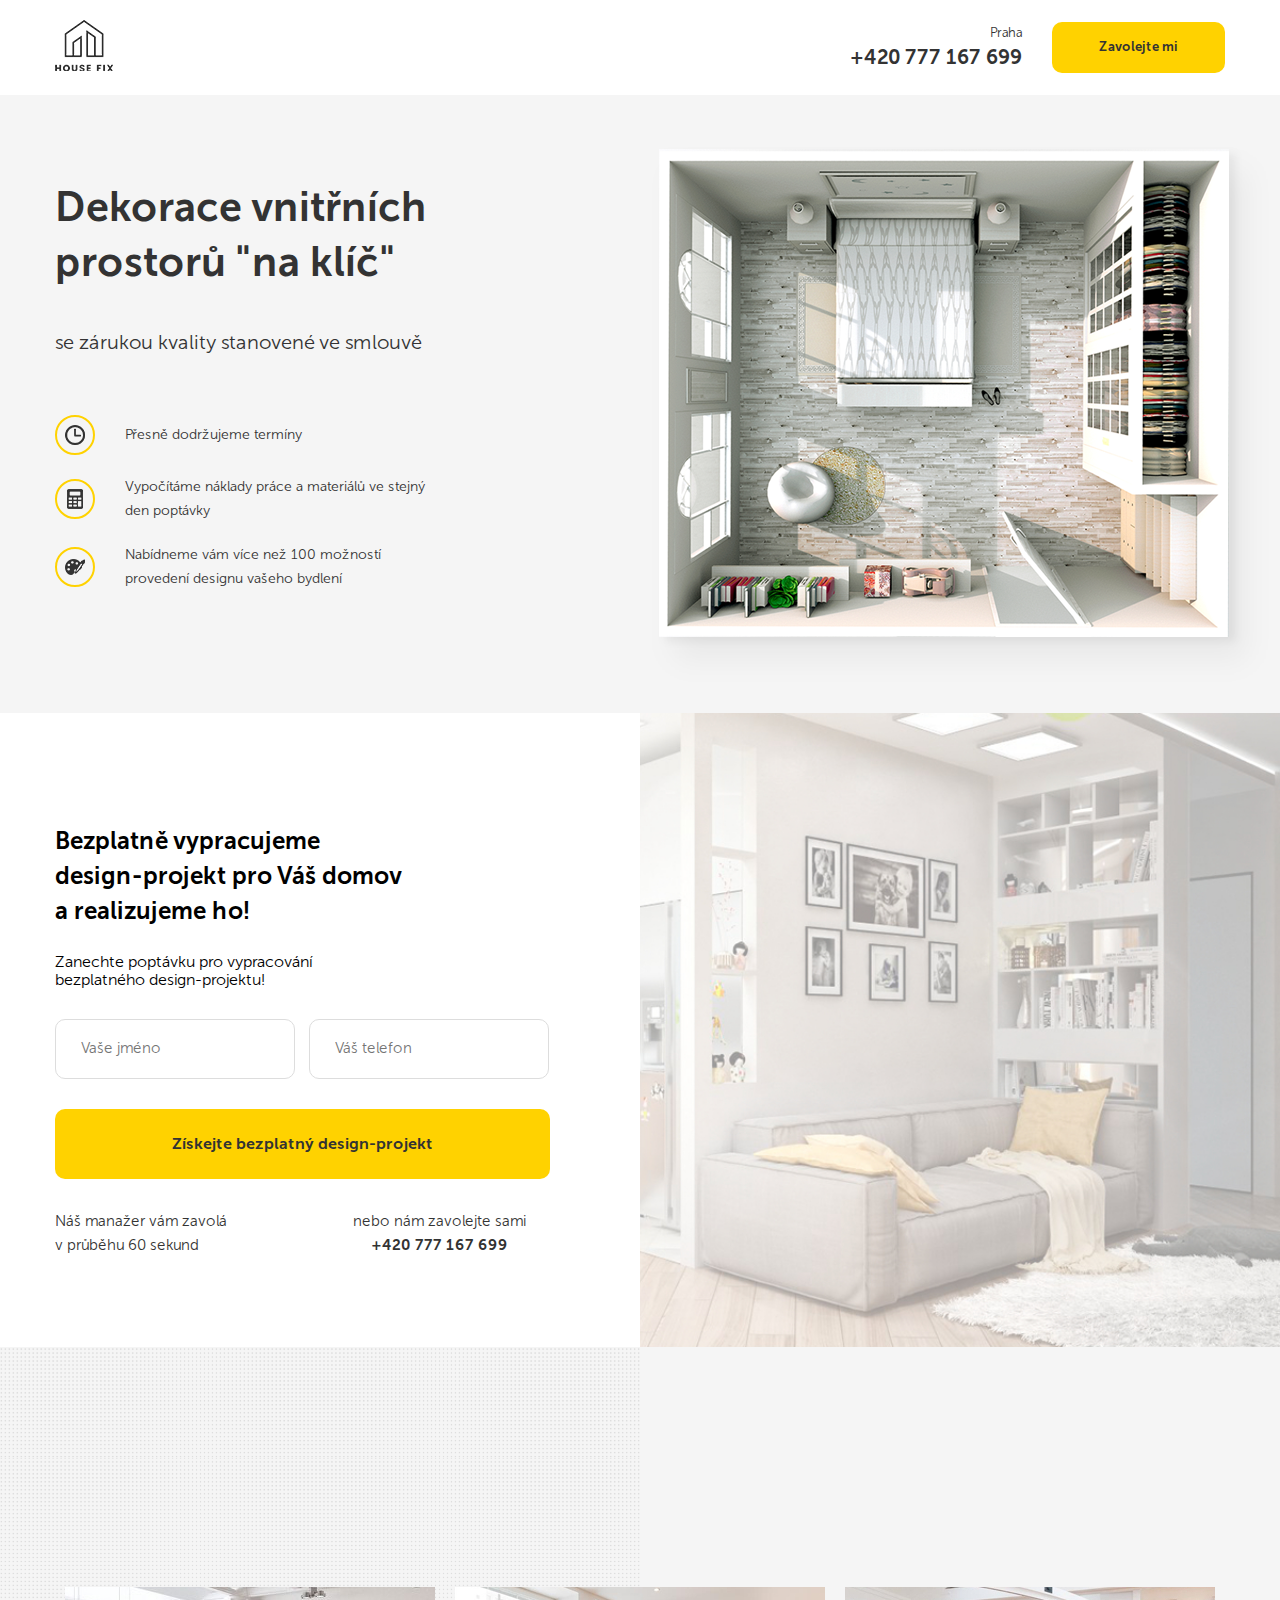
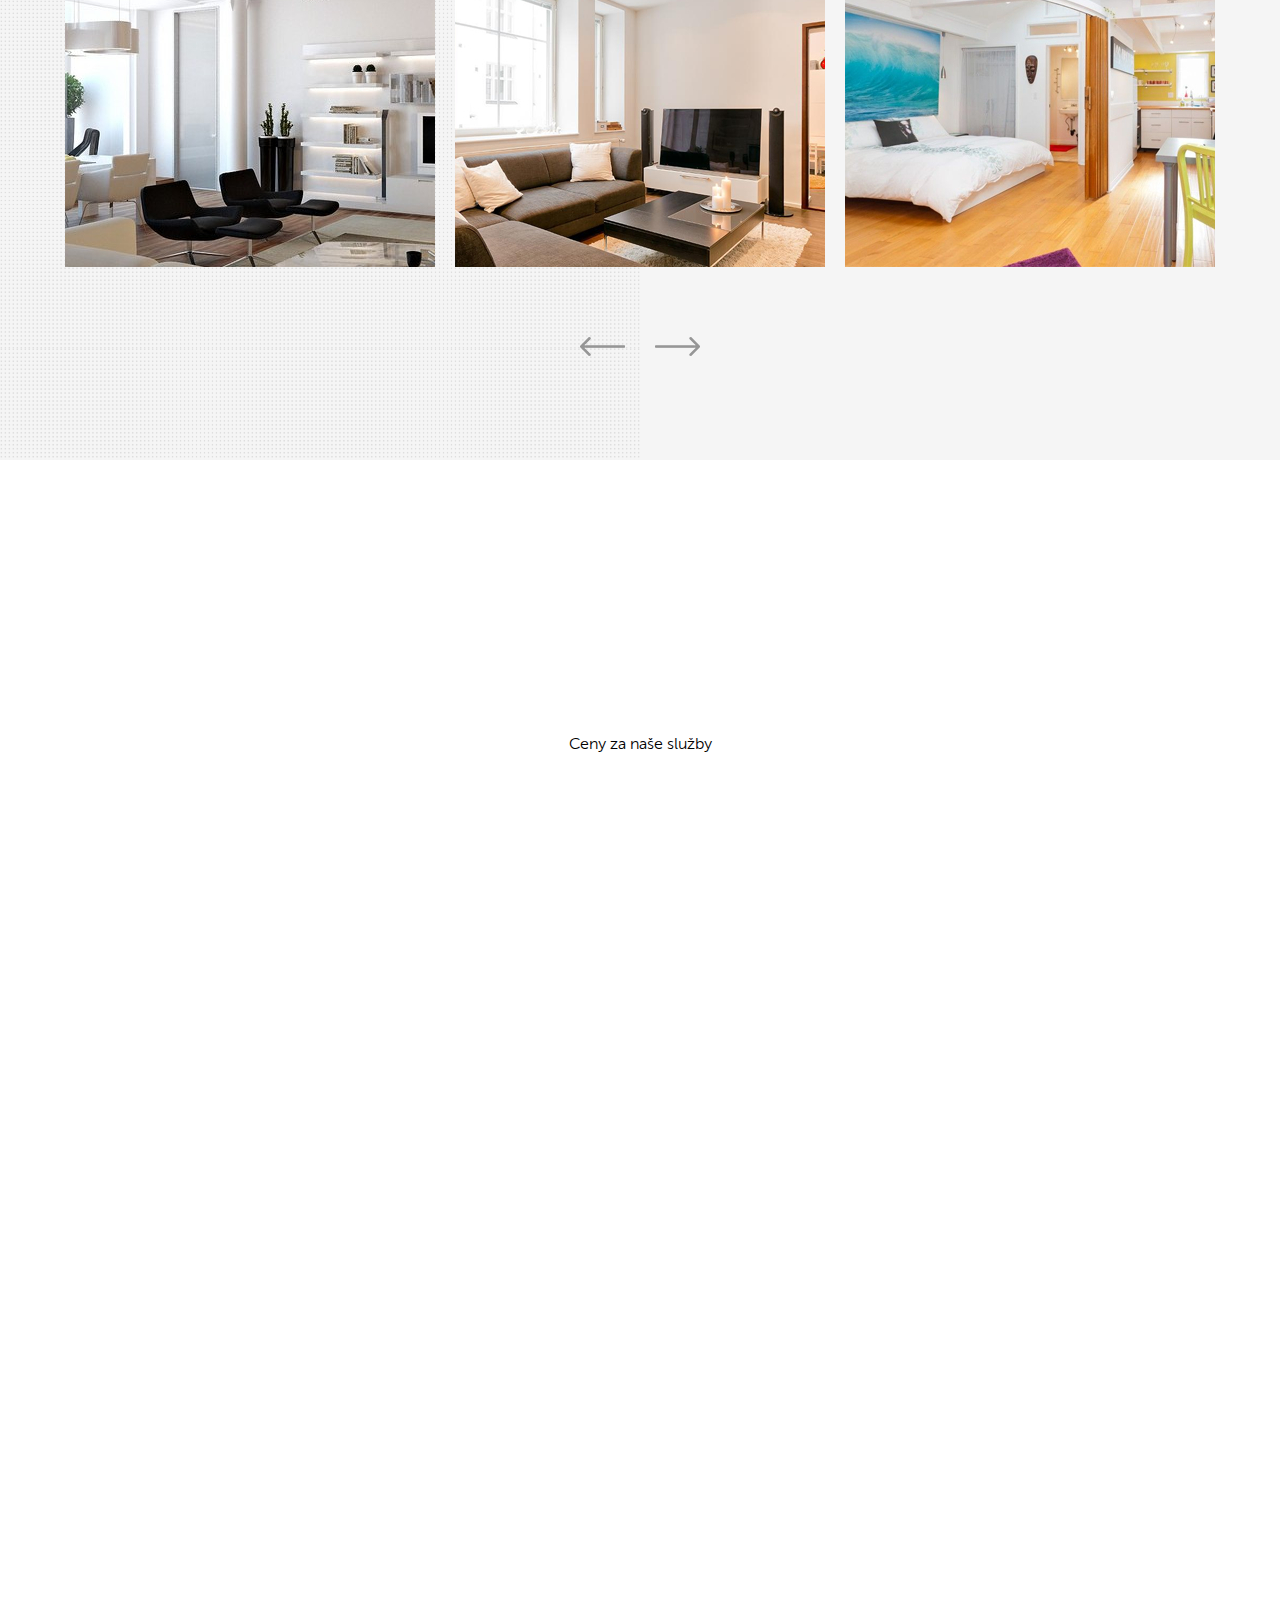
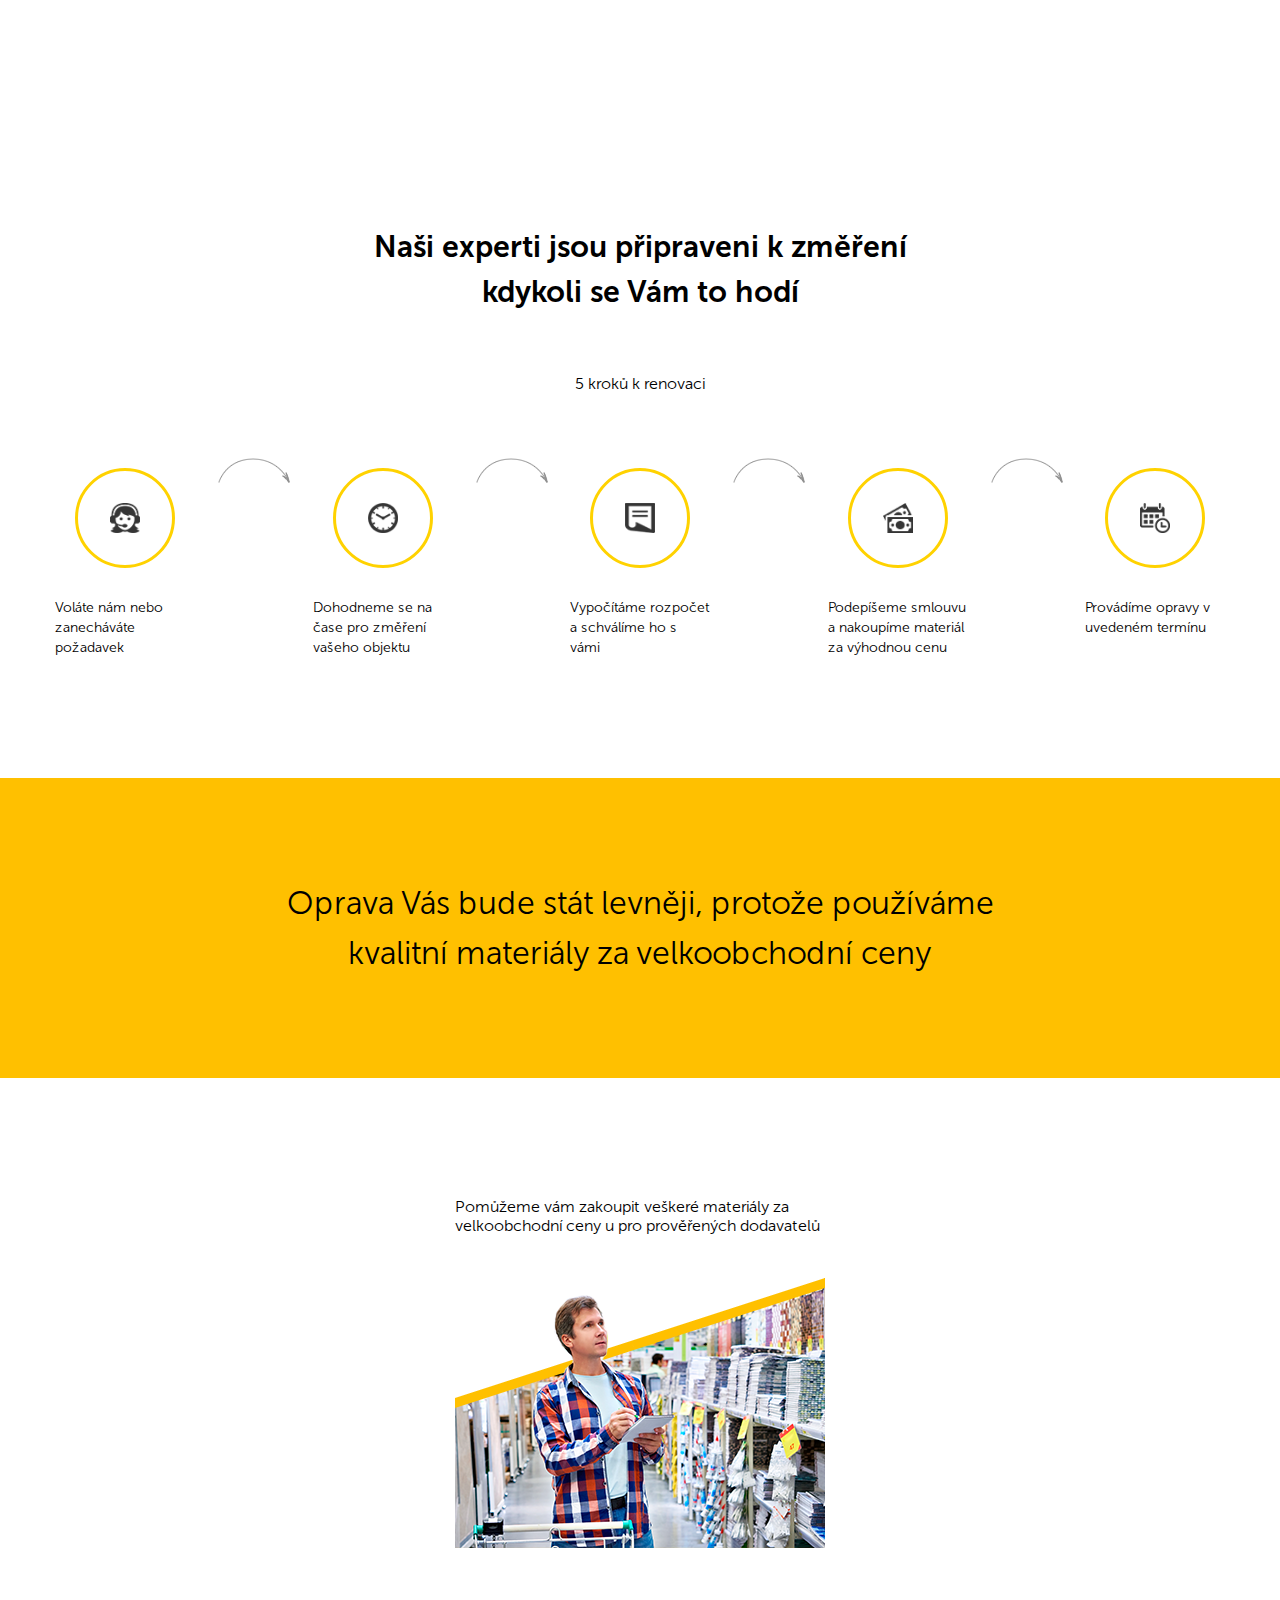
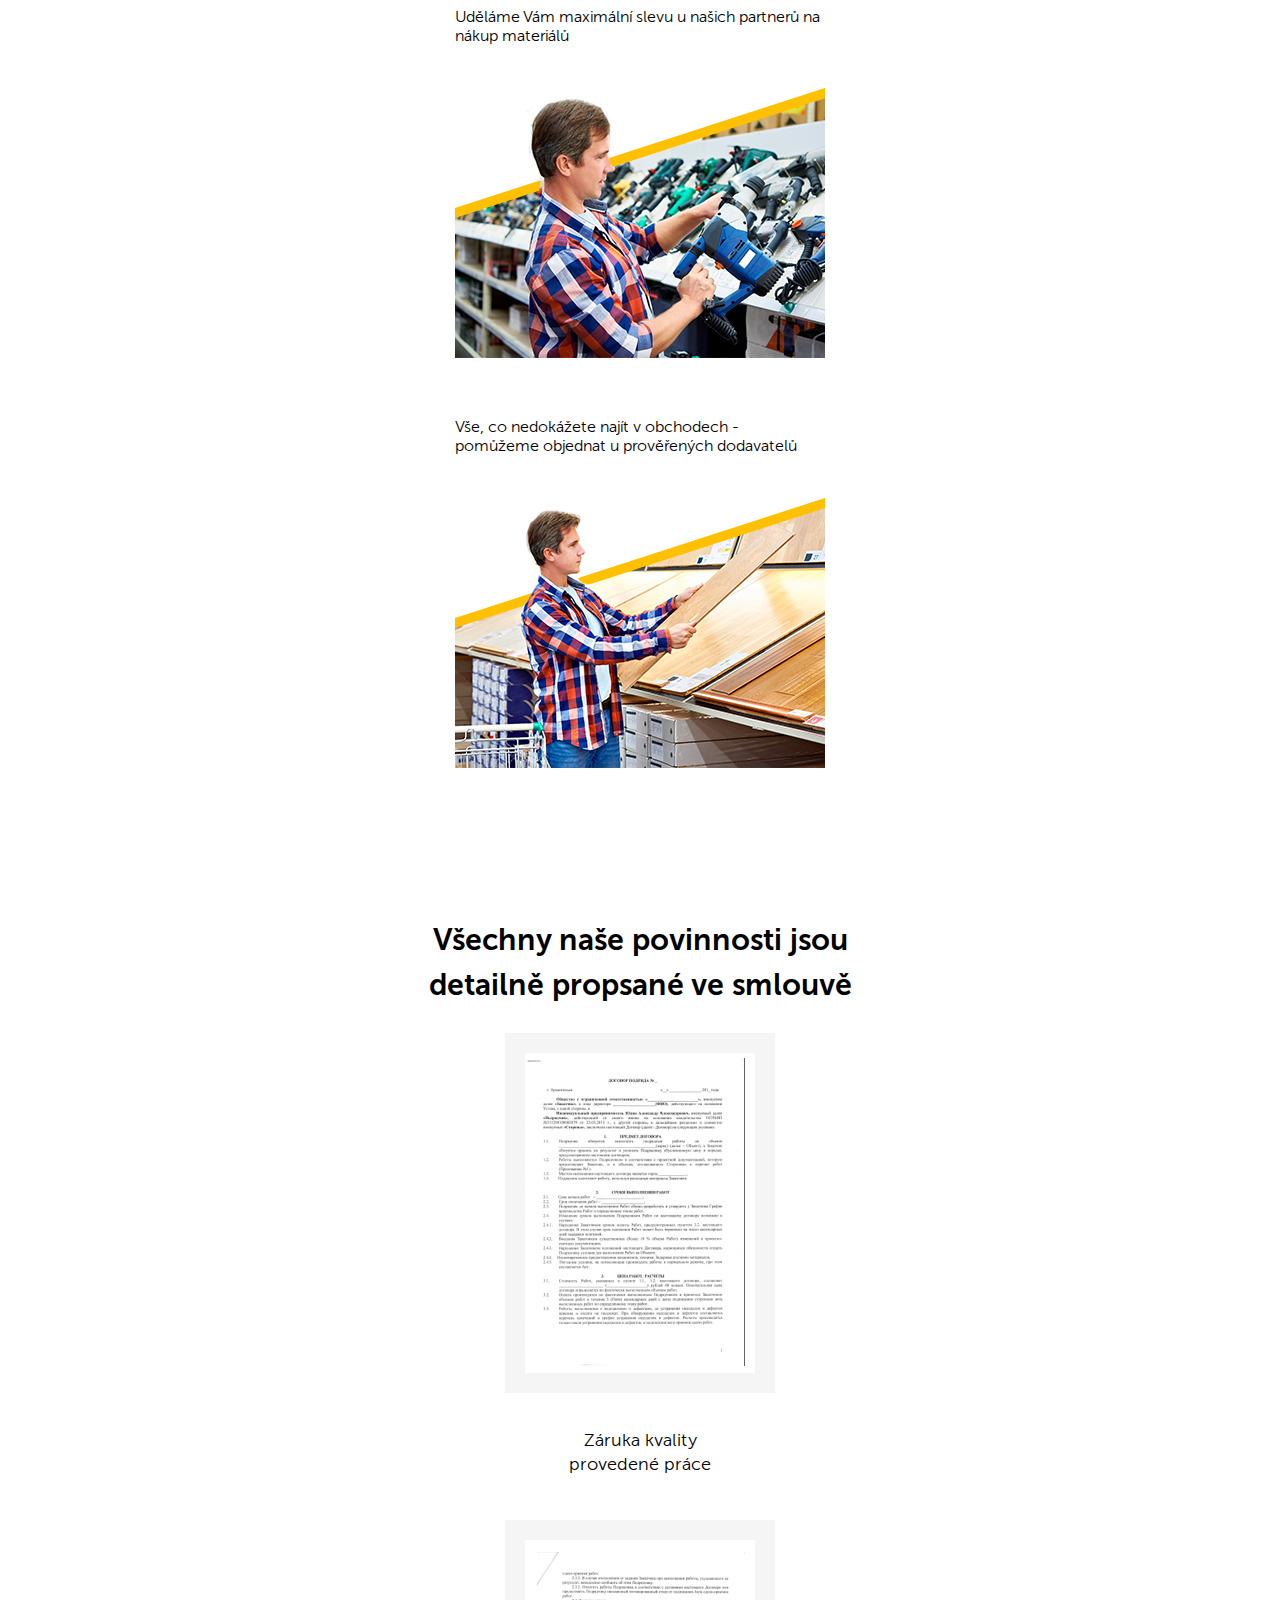
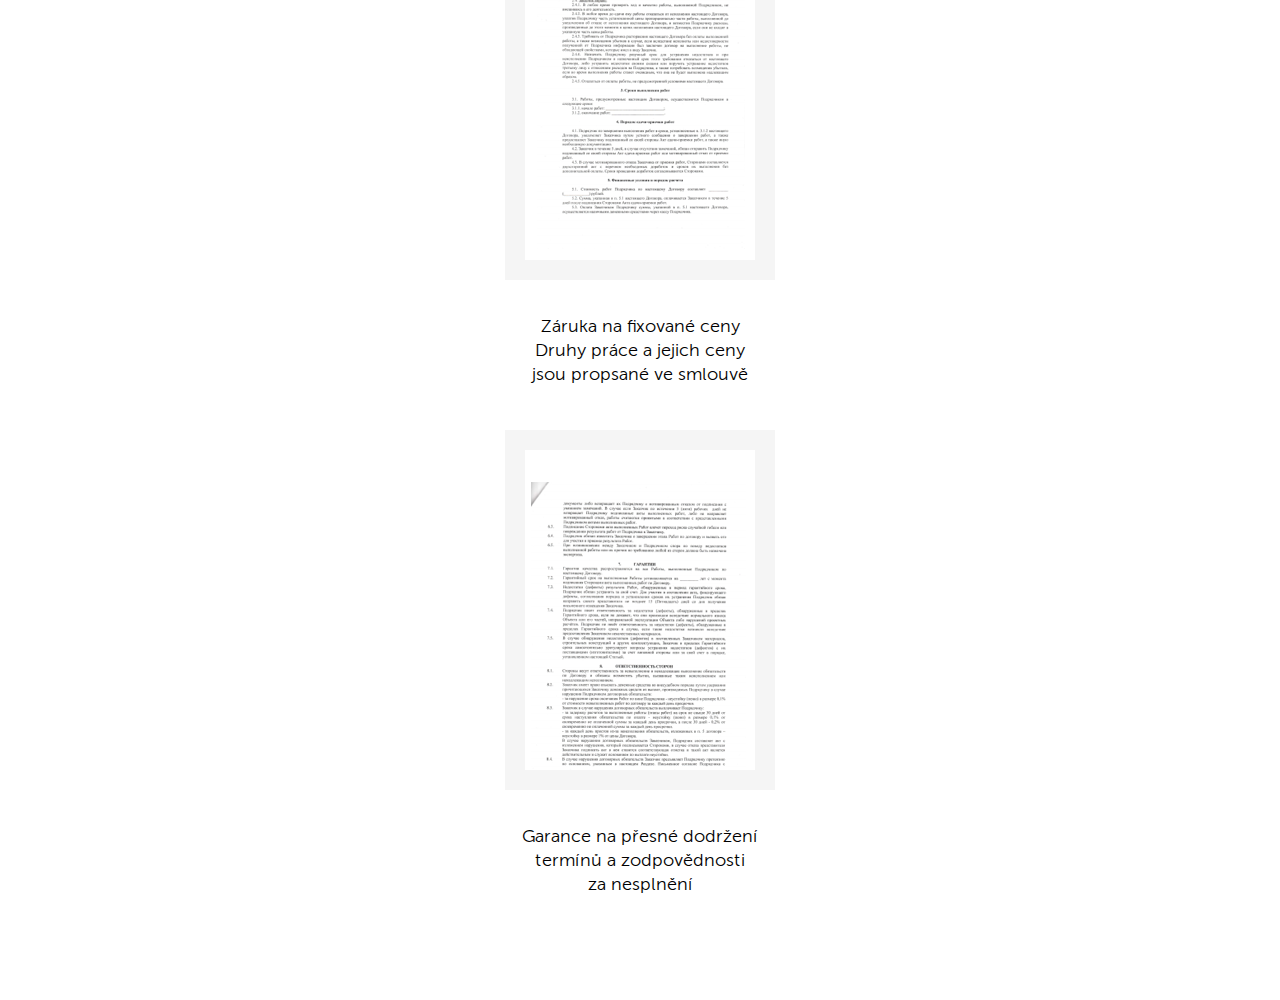
==== commit 5f7bdebc: "Kodovani sekce s kroky a benefity (nefunguje display flex u dokument block)" ====
--- a/src/index.html
+++ b/src/index.html
@@ -242,12 +242,91 @@
         </div>
     </section>
 
-    <div class="notice">
+    <section class="notice">
         <div class="conteiner">
             <h2 class="notice__text">Oprava Vás bude stát levněji, protože používáme kvalitní materiály za velkoobchodní ceny</h2>
             
         </div>
-    </div>
+    </section>
+
+    <section class="info">
+        <div class="conteiner">
+            <div class="benefits info__block">
+                <div class="benefit">
+                    <span class="benefits-block__text">Pomůžeme vám zakoupit veškeré 
+                        materiály za velkoobchodní ceny
+                        u pro prověřených dodavatelů
+                        </span>
+
+                <img class= "benefit__image" src="img/benefit1.png" alt="muz1">
+                </div>
+                
+                <div class="benefit">
+                    <span class="benefits-block__text">Uděláme Vám <strong>maximální slevu</strong>
+                        u našich partnerů na nákup materiálů
+                        
+                        </span>
+
+                <img class= "benefit__image" src="img/benefit2.png" alt="muz2">
+                </div>
+                
+                <div class="benefit">
+                    <span class="benefits-block__text">Vše, co nedokážete najít v obchodech -
+                        pomůžeme objednat <strong>u prověřených
+                            dodavatelů</strong>
+                        
+                        </span>
+
+                <img class= "benefit__image" src="img/benefit3.png" alt="muz3">
+                </div>
+            
+            </div>
+
+            <div class="documents">
+                <h2 class="section-title documents__title">Všechny naše povinnosti jsou <br>
+                    detailně propsané ve smlouvě</h2> 
+
+                <div class="documents-block">
+                    <div class="documents-block__item">
+                        <div class="documents-block__image">
+                            <img src="img/document1.png" alt="document1">
+                        </div>
+                        <div class="documents-block__text">Záruka kvality<br>
+                            provedené práce
+                        </div>
+                    </div>
+                </div>
+
+                <div class="documents-block">
+                    <div class="documents-block__item">
+                        <div class="documents-block__image">
+                            <img src="img/document2.png" alt="document2">
+                            <div class="documents-block__text">Záruka na fixované ceny <br>
+                                Druhy práce a jejich ceny <br>  
+                                jsou propsané ve smlouvě
+                            </div>
+                        </div>
+                    </div>
+                </div>
+
+                <div class="documents-block">
+                    <div class="documents-block__item">
+                        <div class="documents-block__image">
+                            <img src="img/document3.png" alt="document3">
+                        </div>
+                        <div class="documents-block__text">Garance na přesné dodržení<br>
+                            termínů a zodpovědnosti<br> 
+                            za nesplnění   
+                        </div>
+                    </div>
+                </div>
+            </div>
+
+
+
+        </div>
+
+    </section>
 
     <div class="modal" id="modal">
         <div class="modal-dialog">
--- a/src/css/style.css
+++ b/src/css/style.css
@@ -587,6 +587,82 @@
   }
 }
 
+.info {
+  padding: 100px;
+}
+@media (max-width: 1400px) {
+  .info {
+    padding: 60px;
+  }
+}
+.info__block {
+  margin-bottom: 150px;
+}
+@media (max-width: 1400px) {
+  .info__block {
+    flex-direction: column;
+    align-items: center;
+  }
+}
+
+.benefits {
+  display: flex;
+  justify-content: space-between;
+}
+
+.benefits-block__text {
+  margin-top: 60px;
+}
+.benefit {
+  background-clip: #f7f7f7;
+  height: 410px;
+  display: flex;
+  flex-direction: column;
+  justify-content: space-between;
+  max-width: 370px;
+  position: relative;
+}
+.benefit__image {
+  position: absolute;
+  bottom: 0;
+  left: 0;
+}
+.benefit__text {
+  margin: 26px 100px 0 26px;
+  font-size: 16px;
+  line-height: 23px;
+}
+.benefit__text strong {
+  font-family: "Museo Sans Bold", sans-serif;
+  font-weight: 700;
+}
+
+.dokuments__title {
+  margin-bottom: 100px;
+}
+
+.documents-block {
+  display: flex;
+  justify-content: space-between;
+}
+@media (max-width: 1400px) {
+  .documents-block {
+    flex-direction: column;
+    text-align: center;
+  }
+}
+.documents-block__text {
+  text-align: center;
+  margin-top: 40px;
+  line-height: 24px;
+  font-size: 18px;
+}
+@media (max-width: 1400px) {
+  .documents-block__text {
+    margin: 30px 0 44px 0;
+  }
+}
+
 .modal {
   position: fixed;
   left: 0;
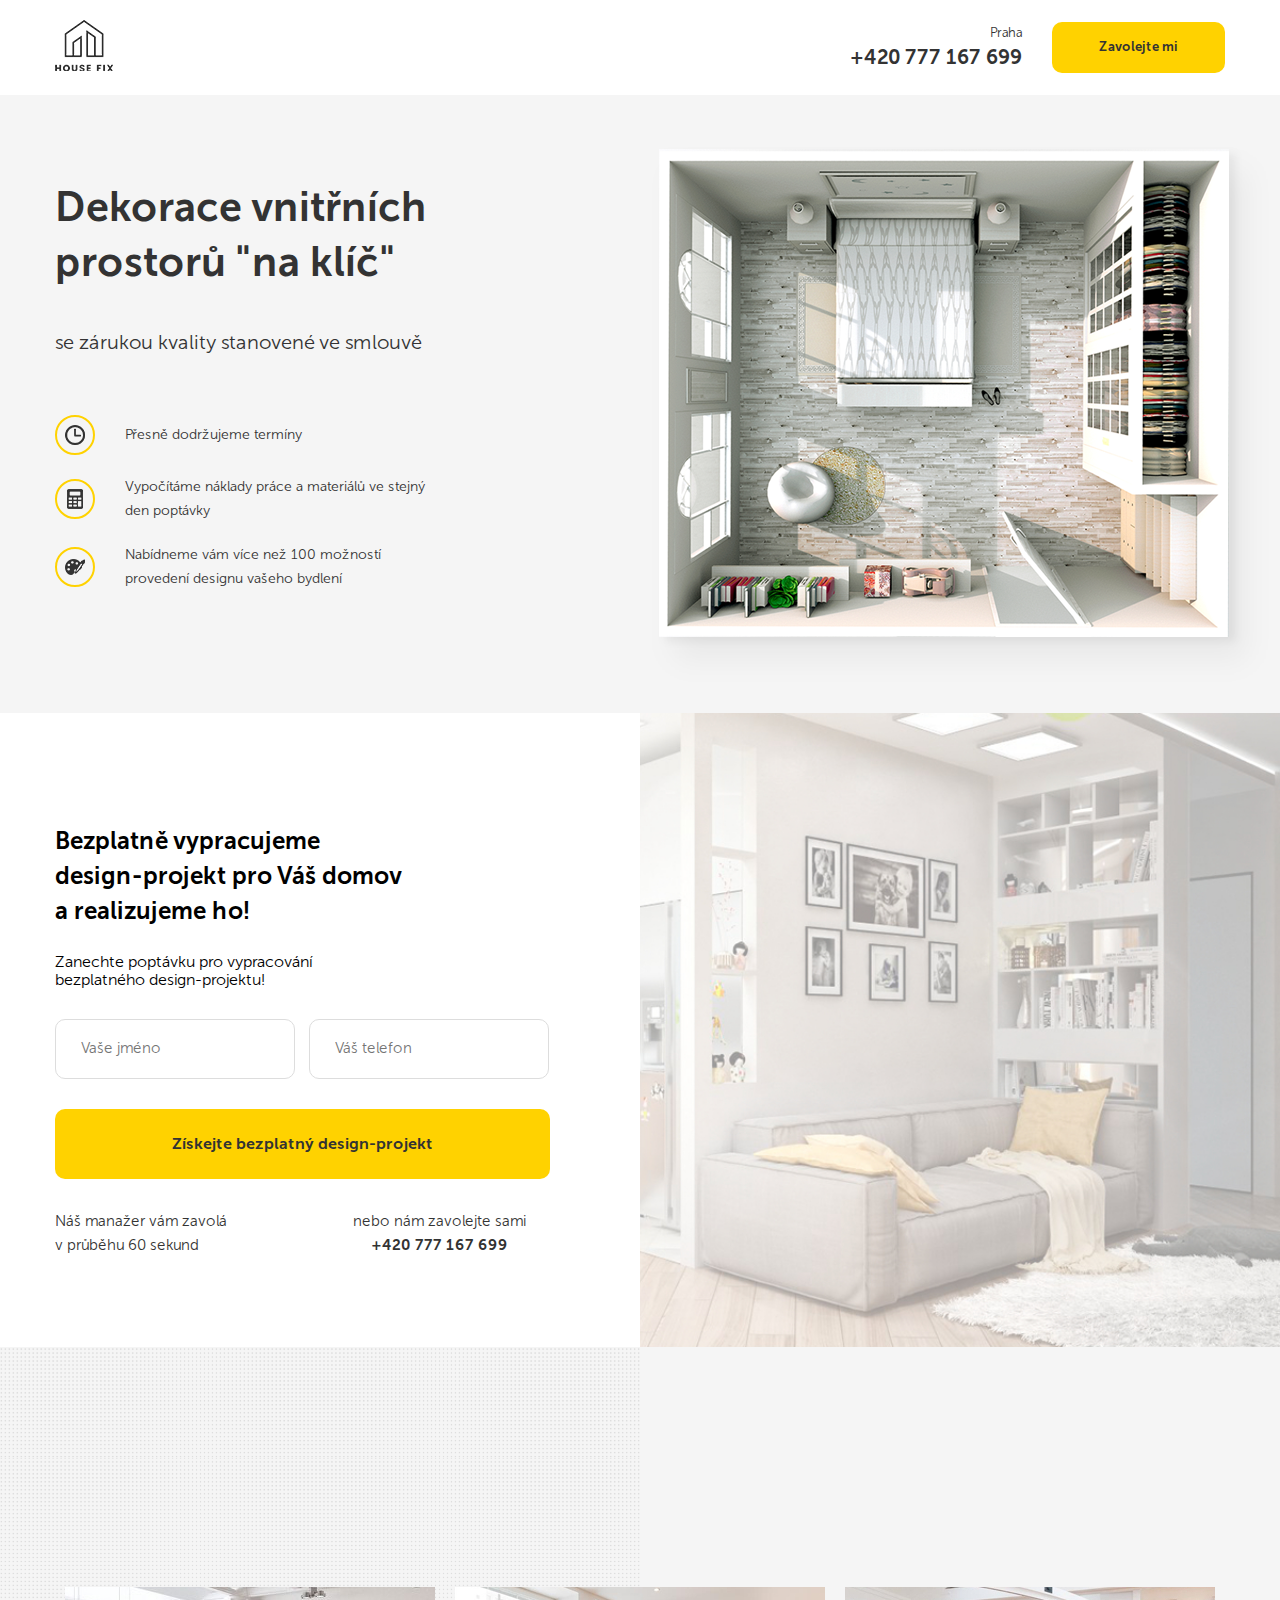
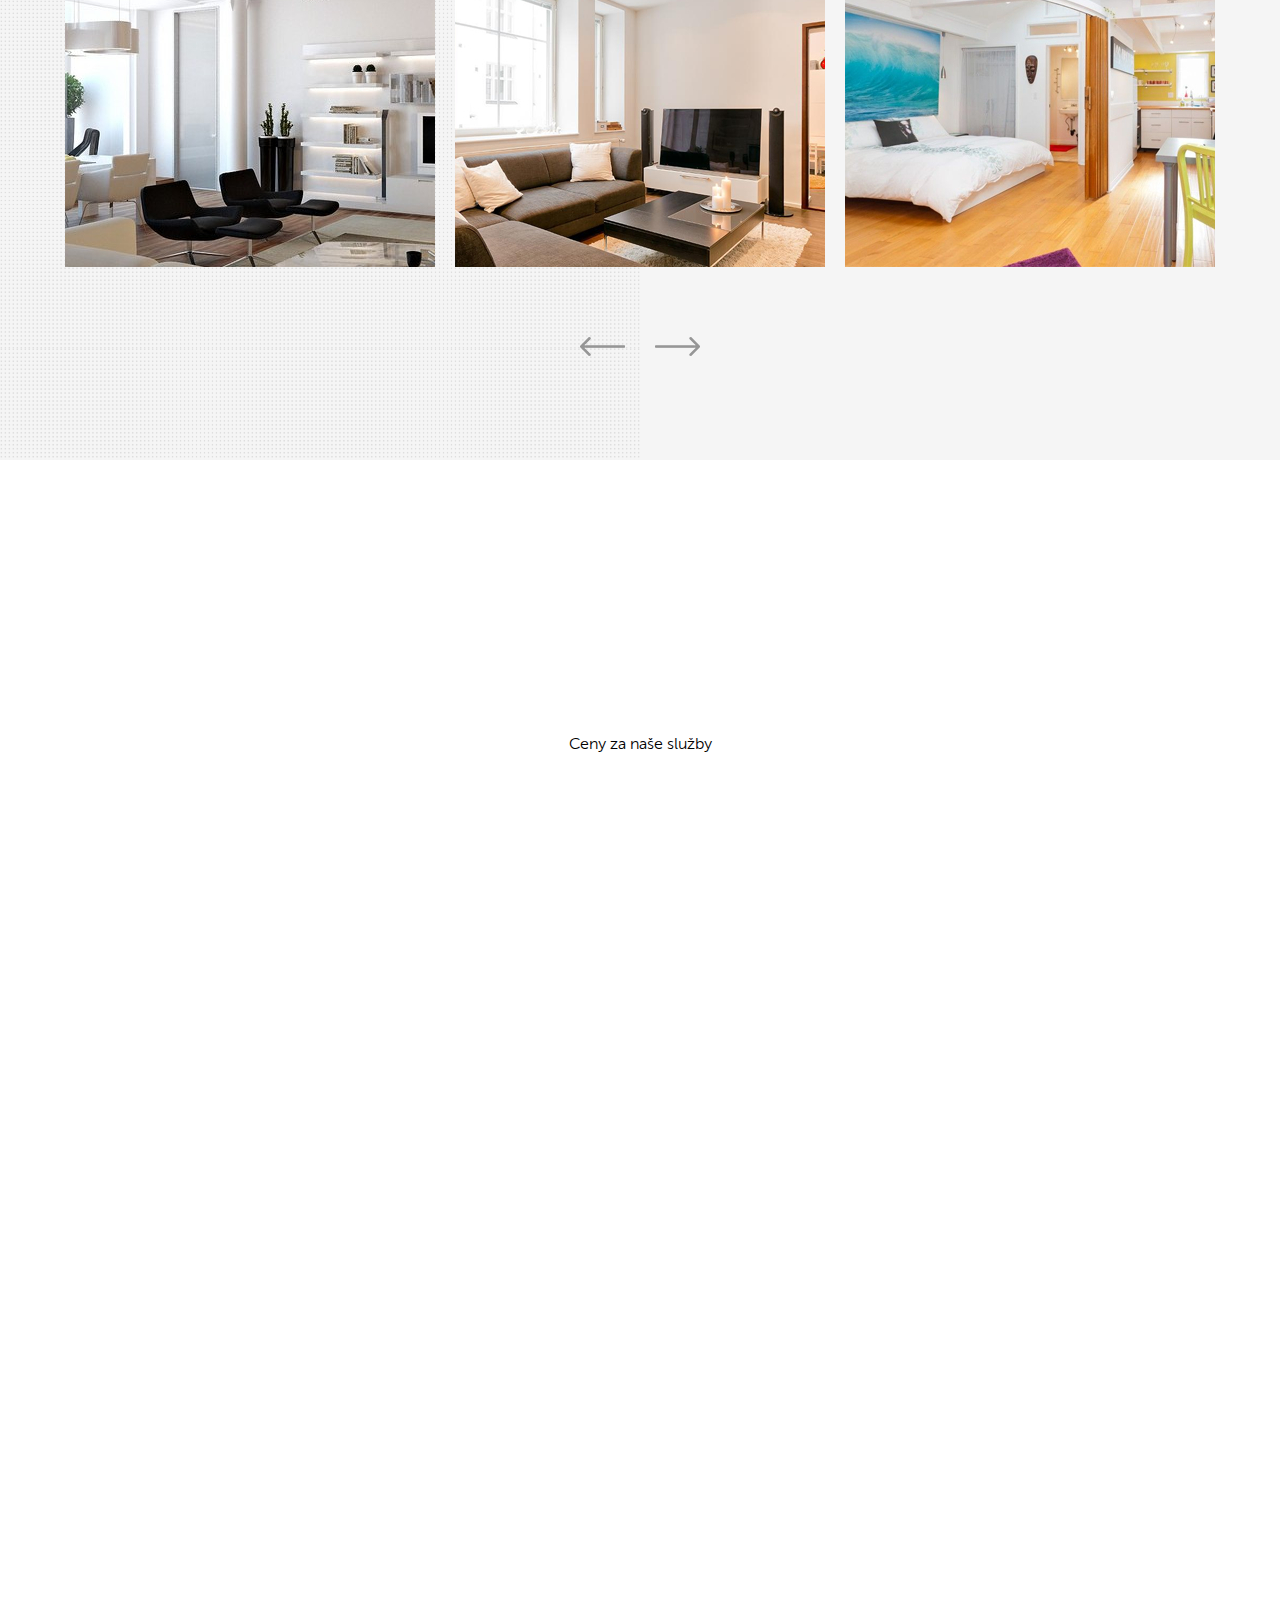
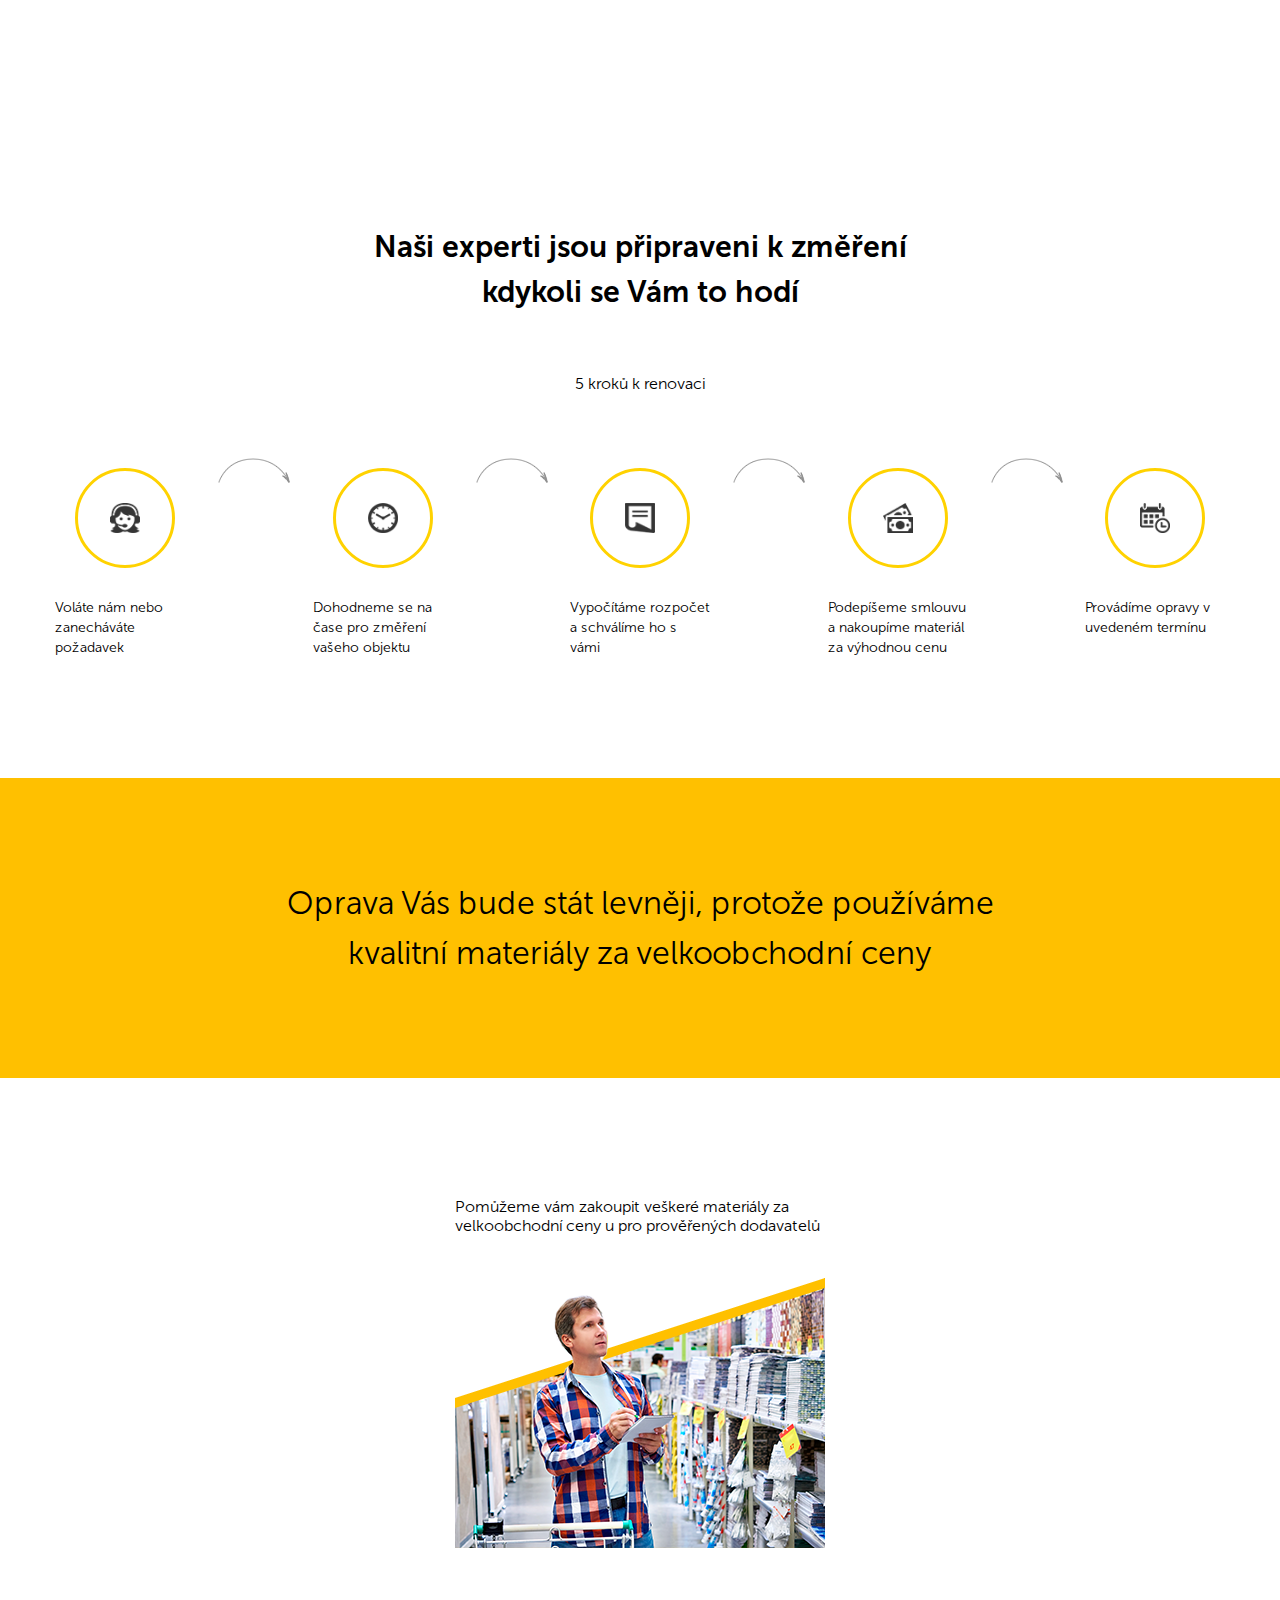
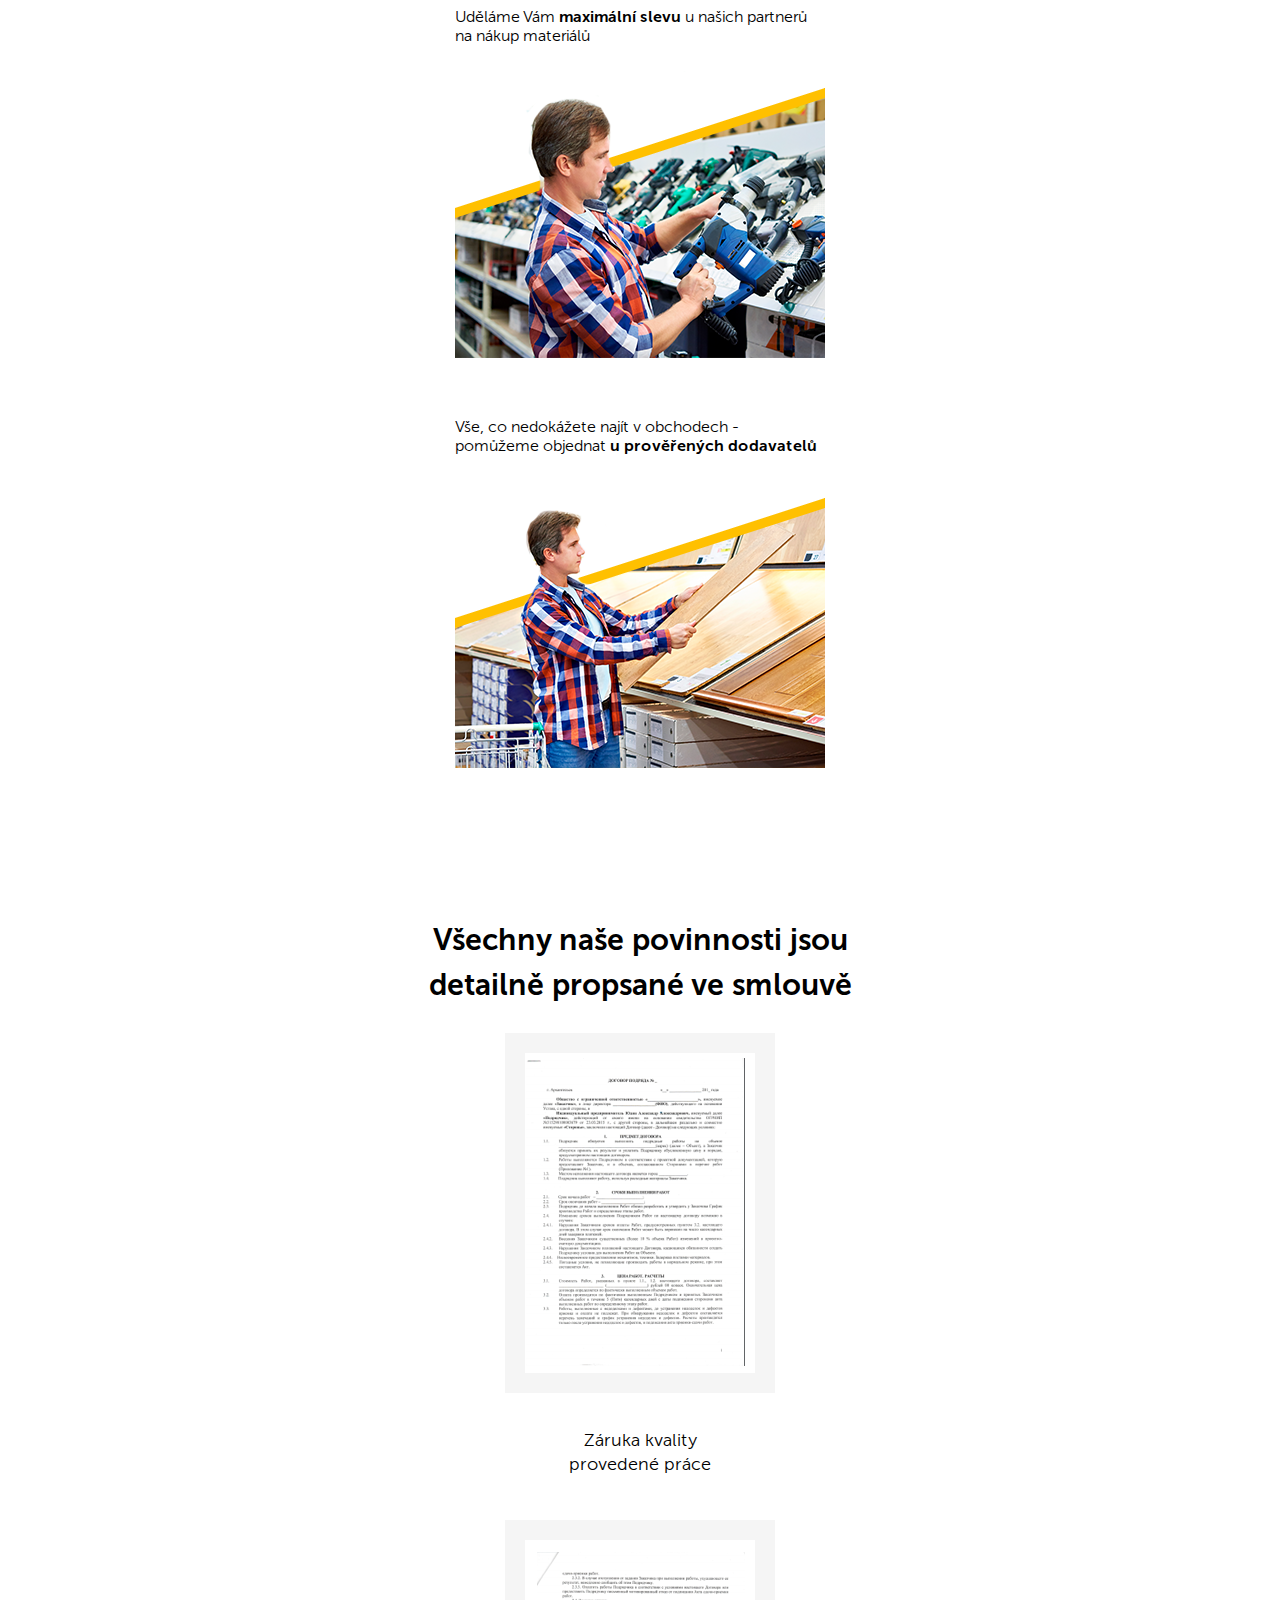
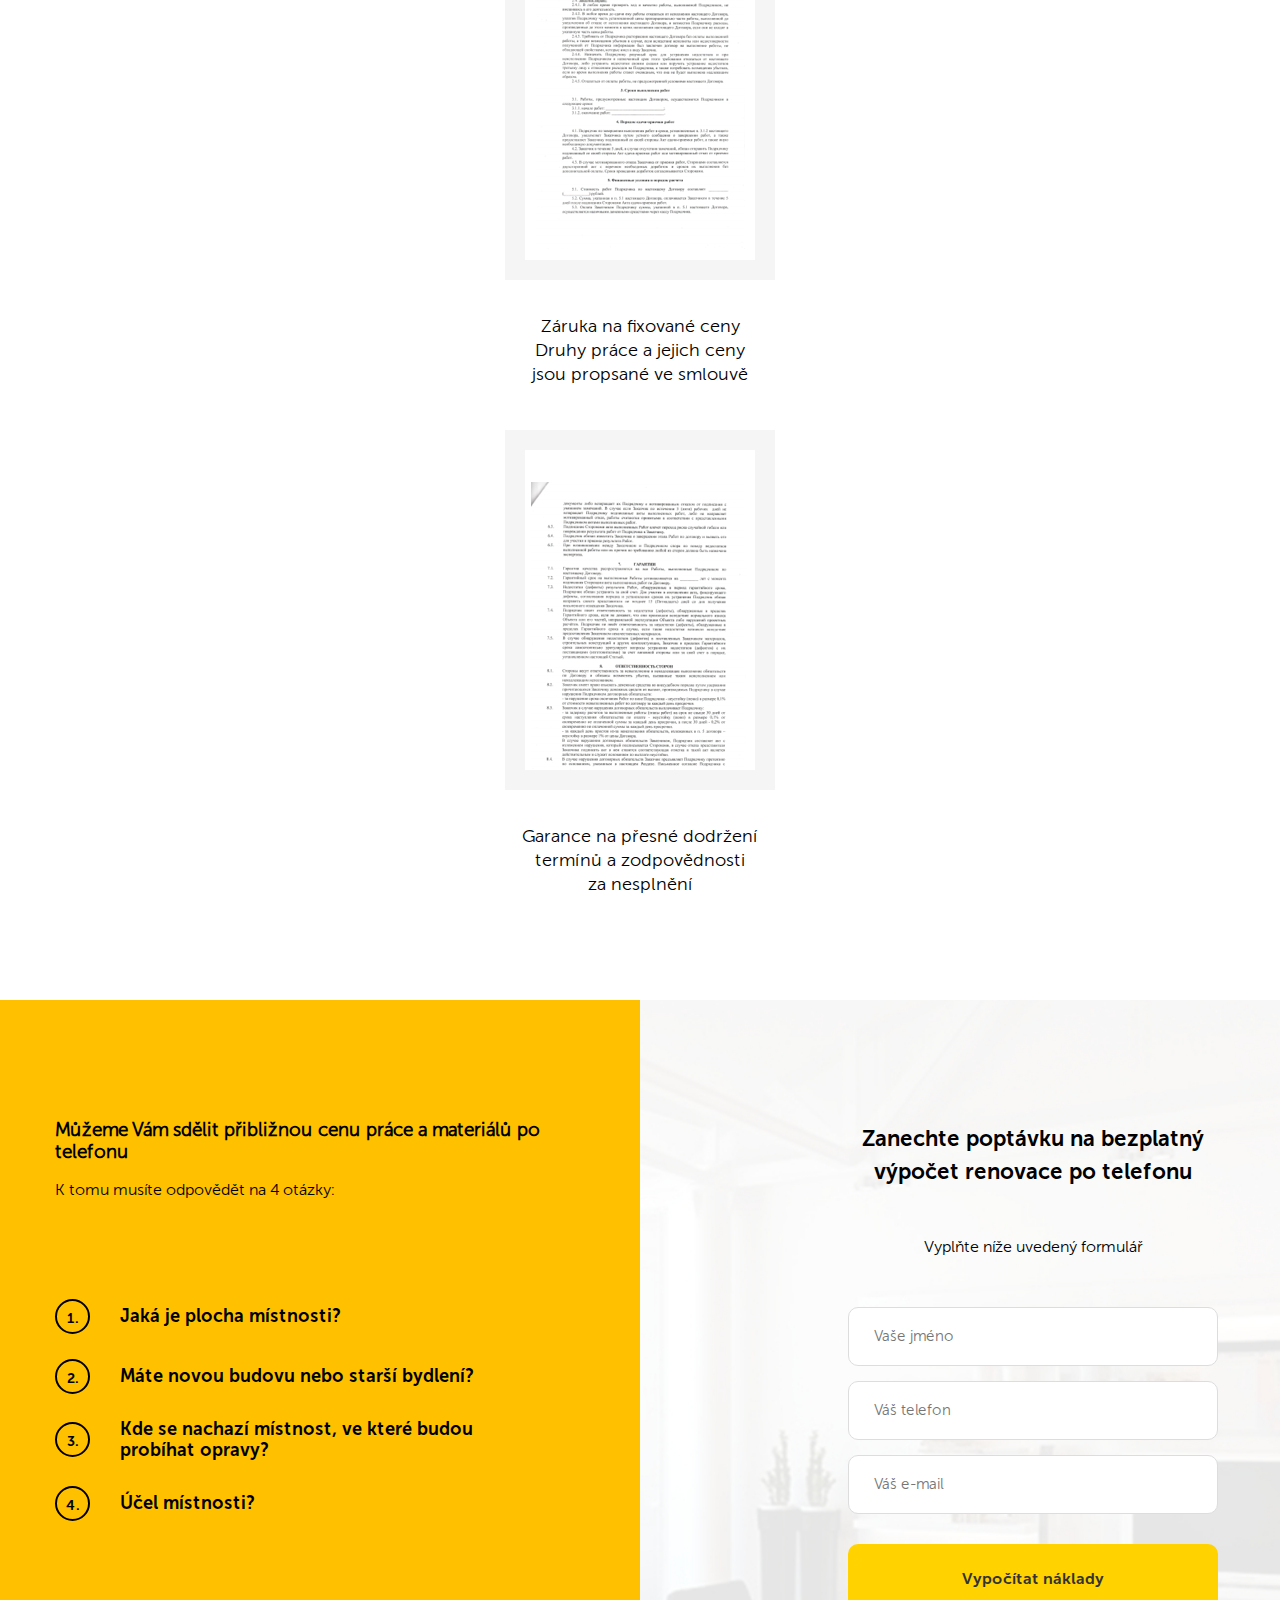
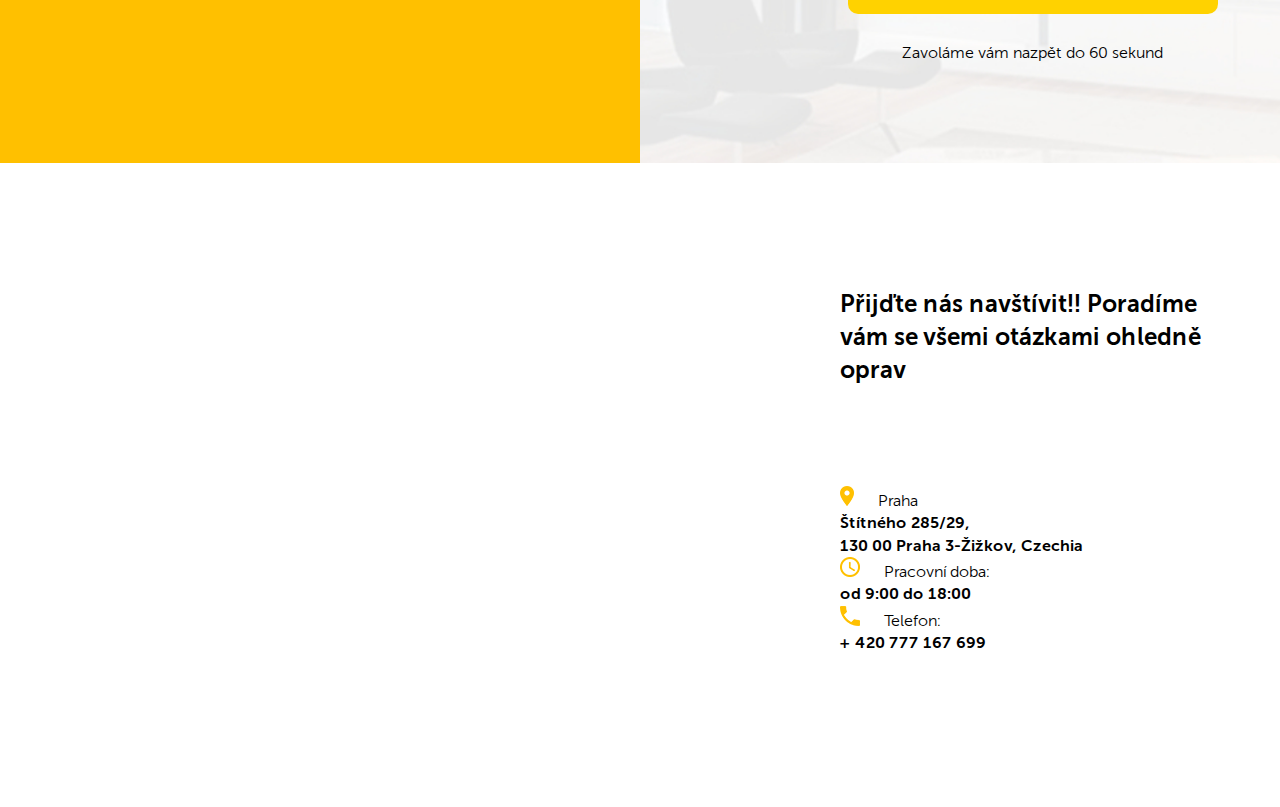
==== commit 62957f5a: "Sekce sformulařem a s mapou" ====
--- a/src/index.html
+++ b/src/index.html
@@ -67,7 +67,7 @@
                 </div>
             </div>
         </div>
-    </main>
+
 
     <section class="offer">
         <div class="conteiner">
@@ -321,12 +321,105 @@
                     </div>
                 </div>
             </div>
-
-
-
-        </div>
-
-    </section>
+        </div>
+    </section>
+
+    <section class="brief">
+        <div class="conteiner">
+            <div class="brief-block">
+                <div class="interview brief__interview">
+                   <h3 class="interviw__title">Můžeme Vám sdělit přibližnou cenu
+                    práce a materiálů po telefonu</h3>
+                    <span class="interview__subtitle">K tomu musíte odpovědět na 4 otázky:</span>
+                    <ul class="interview-list">
+                        <li class="interview-list__item">
+                            <span class="interview-list__counter">1.</span>
+                            <span class="interview-list__text">Jaká je plocha místnosti?
+                            </span>
+                        </li>
+
+                        <li class="interview-list__item">
+                            <span class="interview-list__counter">2.</span>
+                            <span class="interview-list__text">Máte novou budovu nebo starší bydlení?
+                            </span>
+                        </li>
+
+                        <li class="interview-list__item">
+                            <span class="interview-list__counter">3.</span>
+                            <span class="interview-list__text">Kde se nachazí místnost, ve které budou
+                                probíhat opravy?
+                            </span>
+                        </li>
+
+                        <li class="interview-list__item">
+                            <span class="interview-list__counter">4.</span>
+                            <span class="interview-list__text">Účel místnosti?
+                            </span>
+                        </li>
+                    </ul>
+                </div>
+                <div class="form brief__form" id="brief-form">
+                    <h3 class="form__title">
+                        Zanechte poptávku na bezplatný výpočet renovace po telefonu</h3>
+                    <span class="form__subtitle">Vyplňte níže uvedený formulář</span>
+                    <form action="#" class="form">
+                        <input type="text" name="username" class="input brief__input" placeholder="Vaše jméno">
+                        <input type="text" name="phone" class="input brief__input" placeholder="Váš telefon">
+                        <input type="text" name="email" class="input brief__input" placeholder="Váš e-mail">
+                        <button class="button brief__button">Vypočítat náklady</button>
+                        <span class="form__description"> Zavoláme vám nazpět do 60 sekund</span>
+                    </form>
+                </div>
+            </div>
+        </div>
+    </section>
+</main>
+
+    <div class="footer">
+        <div class="map" id="map">
+            <iframe src="https://www.google.com/maps/embed?pb=!1m18!1m12!1m3!1d2560.05807060261!2d14.450041615635831!3d50.085199621496415!2m3!1f0!2f0!3f0!3m2!1i1024!2i768!4f13.1!3m3!1m2!1s0x470b949f25df712b%3A0xfeb8d30581d5761a!2zxaB0w610bsOpaG8gMjg1LzI5LCAxMzAgMDAgUHJhaGEgMy3FvWnFvmtvdg!5e0!3m2!1scs!2scz!4v1670072092531!5m2!1scs!2scz" width="100%" height="640" style="border:0;" allowfullscreen="" loading="lazy" referrerpolicy="no-referrer-when-downgrade"></iframe>
+        </div>
+        <div class="conteiner" >
+            <div class="contacts-block">
+                <div class="contacts">
+                    <h3 class="contacts__title">
+                        Přijďte nás navštívit!! Poradíme vám se všemi otázkami ohledně oprav</h3>
+                        <ul class="contacts-list">
+                            <li class="cotacts-list__item">
+                                <span class="contacts-list__icon">
+                                    <img src="img/ic1.png" alt="Mapa">
+                                </span>
+                                <span class="contacts-list__text">
+                                Praha<br><strong>
+                                Štítného 285/29,<br>
+                                130 00 Praha 3-Žižkov, Czechia</strong>
+                                </span>
+                            </li>
+
+                            <li class="cotacts-list__item">
+                                <span class="contacts-list__icon">
+                                    <img src="img/ic2.png" alt="Hodiny">
+                                </span>
+                                <span class="contacts-list__text">
+                                Pracovní doba:<br>
+                                <strong> od 9:00 do 18:00</strong>
+                                </span>
+                            </li>
+
+                            <li class="cotacts-list__item">
+                                <span class="contacts-list__icon">
+                                    <img src="img/ic3.png" alt="Telefon">
+                                </span>
+                                <span class="contacts-list__text">
+                                Telefon:<br>    
+                                <strong> <a tel:+420777167699>+ 420 777 167 699</a></strong>
+                                </span>
+                            </li>
+                        </ul>
+                </div>
+            </div>
+        </div>
+    </div>
 
     <div class="modal" id="modal">
         <div class="modal-dialog">
@@ -339,6 +432,7 @@
     <script src="https://code.jquery.com/jquery-3.6.1.min.js"></script>
     <script src="js/slick.min.js"></script>
     <script src="js/wow.min.js"></script>
+    <script src="js/jquery.validate.min.js"></script>
     <script src="js/main.js"></script>
 
 </body>
--- a/src/css/style.css
+++ b/src/css/style.css
@@ -632,7 +632,8 @@
   font-size: 16px;
   line-height: 23px;
 }
-.benefit__text strong {
+
+.benefits-block__text strong {
   font-family: "Museo Sans Bold", sans-serif;
   font-weight: 700;
 }
@@ -661,6 +662,228 @@
   .documents-block__text {
     margin: 30px 0 44px 0;
   }
+}
+
+.brief {
+  background-image: url("../img/brief-color-bg.jpg"), url("../img/brief-bg.jpg");
+  background-position: left center, center right;
+  background-size: 50%, cover;
+  background-repeat: repeat-y, no-repeat;
+  padding: 100px 0;
+}
+@media (max-width: 768px) {
+  .brief {
+    background-image: url("../img/brief-color-bg.jpg"), url("../img/brief-bg.jpg");
+    background-position: top center, center bottom;
+    background-size: 100% 50%, cover;
+    background-repeat: repeat-x, no-repeat;
+    padding: 50px;
+  }
+}
+.brief-block {
+  display: flex;
+}
+@media (max-width: 768px) {
+  .brief-block {
+    flex-direction: column;
+  }
+}
+.brief__interview {
+  flex-basis: 50%;
+}
+.brief__form {
+  flex-basis: 50%;
+  padding-left: 200px;
+  text-align: center;
+}
+@media (max-width: 1200px) {
+  .brief__form {
+    padding-left: 30px;
+  }
+}
+@media (max-width: 768px) {
+  .brief__form {
+    padding-left: 0;
+  }
+}
+.brief__input {
+  width: 100%;
+  max-width: 370px;
+  margin-bottom: 15px;
+}
+.brief__button {
+  width: 100%;
+  max-width: 370px;
+  display: block;
+  height: 70px;
+  margin: 15px auto 30px auto;
+}
+.brief__description {
+  font-size: 15px;
+}
+@media (max-width: 1200px) {
+  .brief__description {
+    margin-top: 30px;
+  }
+}
+
+.interview {
+  padding-right: 70px;
+}
+@media (max-width: 1200px) {
+  .interview {
+    padding-right: 30px;
+  }
+}
+.interview__title {
+  font-family: "Museo Sans Bold", sans-serif;
+  font-weight: 700;
+  font-size: 22px;
+  line-height: 33px;
+  margin-bottom: 50px;
+}
+@media (max-width: 1200px) {
+  .interview__title {
+    font-size: 18px;
+    margin-bottom: 38px;
+  }
+}
+.interview__subtitle {
+  font-size: 16px;
+  margin-bottom: 100px;
+  display: block;
+}
+@media (max-width: 1200px) {
+  .interview__subtitle {
+    font-size: 14px;
+    margin-bottom: 67px;
+  }
+}
+.interview-list {
+  list-style-type: none;
+  padding: 0;
+}
+@media (max-width: 1200px) {
+  .interview-list {
+    margin-bottom: 80px;
+  }
+}
+.interview-list__item {
+  display: flex;
+  align-items: center;
+  margin-bottom: 25px;
+  font-family: "Museo Sans Bold", sans-serif;
+  font-weight: 700;
+}
+.interview-list__counter {
+  width: 35px;
+  font-size: 14px;
+  height: 35px;
+  border: 2px solid #000;
+  display: inline-block;
+  line-height: 35px;
+  border-radius: 50px;
+  margin-right: 30px;
+  text-align: center;
+}
+@media (max-width: 1200px) {
+  .interview-list__counter {
+    margin-right: 20px;
+  }
+}
+.interview-list__text {
+  max-width: 400px;
+  font-size: 18px;
+}
+@media (max-width: 1200px) {
+  .interview-list__text {
+    font-size: 14px;
+    max-width: 300px;
+  }
+}
+
+.form__title {
+  font-family: "Museo Sans Bold", sans-serif;
+  font-weight: 700;
+  font-size: 22px;
+  line-height: 33px;
+  margin-bottom: 50px;
+}
+@media (max-width: 1200px) {
+  .form__title {
+    font-size: 18px;
+    margin-bottom: 27px;
+    margin-top: 60px;
+  }
+}
+.form__subtitle {
+  font-size: 16px;
+  margin-bottom: 50px;
+  display: block;
+}
+@media (max-width: 1200px) {
+  .form__subtitle {
+    font-size: 14px;
+    margin-bottom: 35px;
+  }
+}
+
+.footer {
+  position: relative;
+}
+
+.map {
+  width: 50%;
+  position: absolute;
+  left: 0;
+  top: 0;
+}
+
+.contacts {
+  flex-basis: 50%;
+  padding-top: 100px;
+  padding-left: 200px;
+}
+.contacts-block {
+  display: flex;
+  justify-content: flex-end;
+}
+.contacts__title {
+  font-family: "Museo Sans Bold", sans-serif;
+  font-weight: 700;
+  font-size: 24px;
+  line-height: 33px;
+  margin-bottom: 100px;
+}
+.contacts-list {
+  padding: 0;
+  list-style-type: none;
+}
+.contacts-list__icon {
+  width: 20px;
+  height: 20px;
+  line-height: 20px;
+  text-align: center;
+  margin-right: 20px;
+}
+.contacts-list__items {
+  display: flex;
+  align-items: flex-start;
+  margin-bottom: 40px;
+}
+.contacts-list__text {
+  line-height: 1.4;
+}
+.contacts-list__text strong {
+  font-family: "Museo Sans Bold", sans-serif;
+  font-weight: 700;
+}
+.contacts-list__text a {
+  color: #000;
+  text-decoration: none;
+}
+.contacts-list__text a:hover {
+  text-decoration: underline;
 }
 
 .modal {
@@ -688,4 +911,8 @@
   position: absolut;
   right: 0;
   top: 0;
+}
+
+.error {
+  border: 2px solid red;
 }/*# sourceMappingURL=style.css.map */